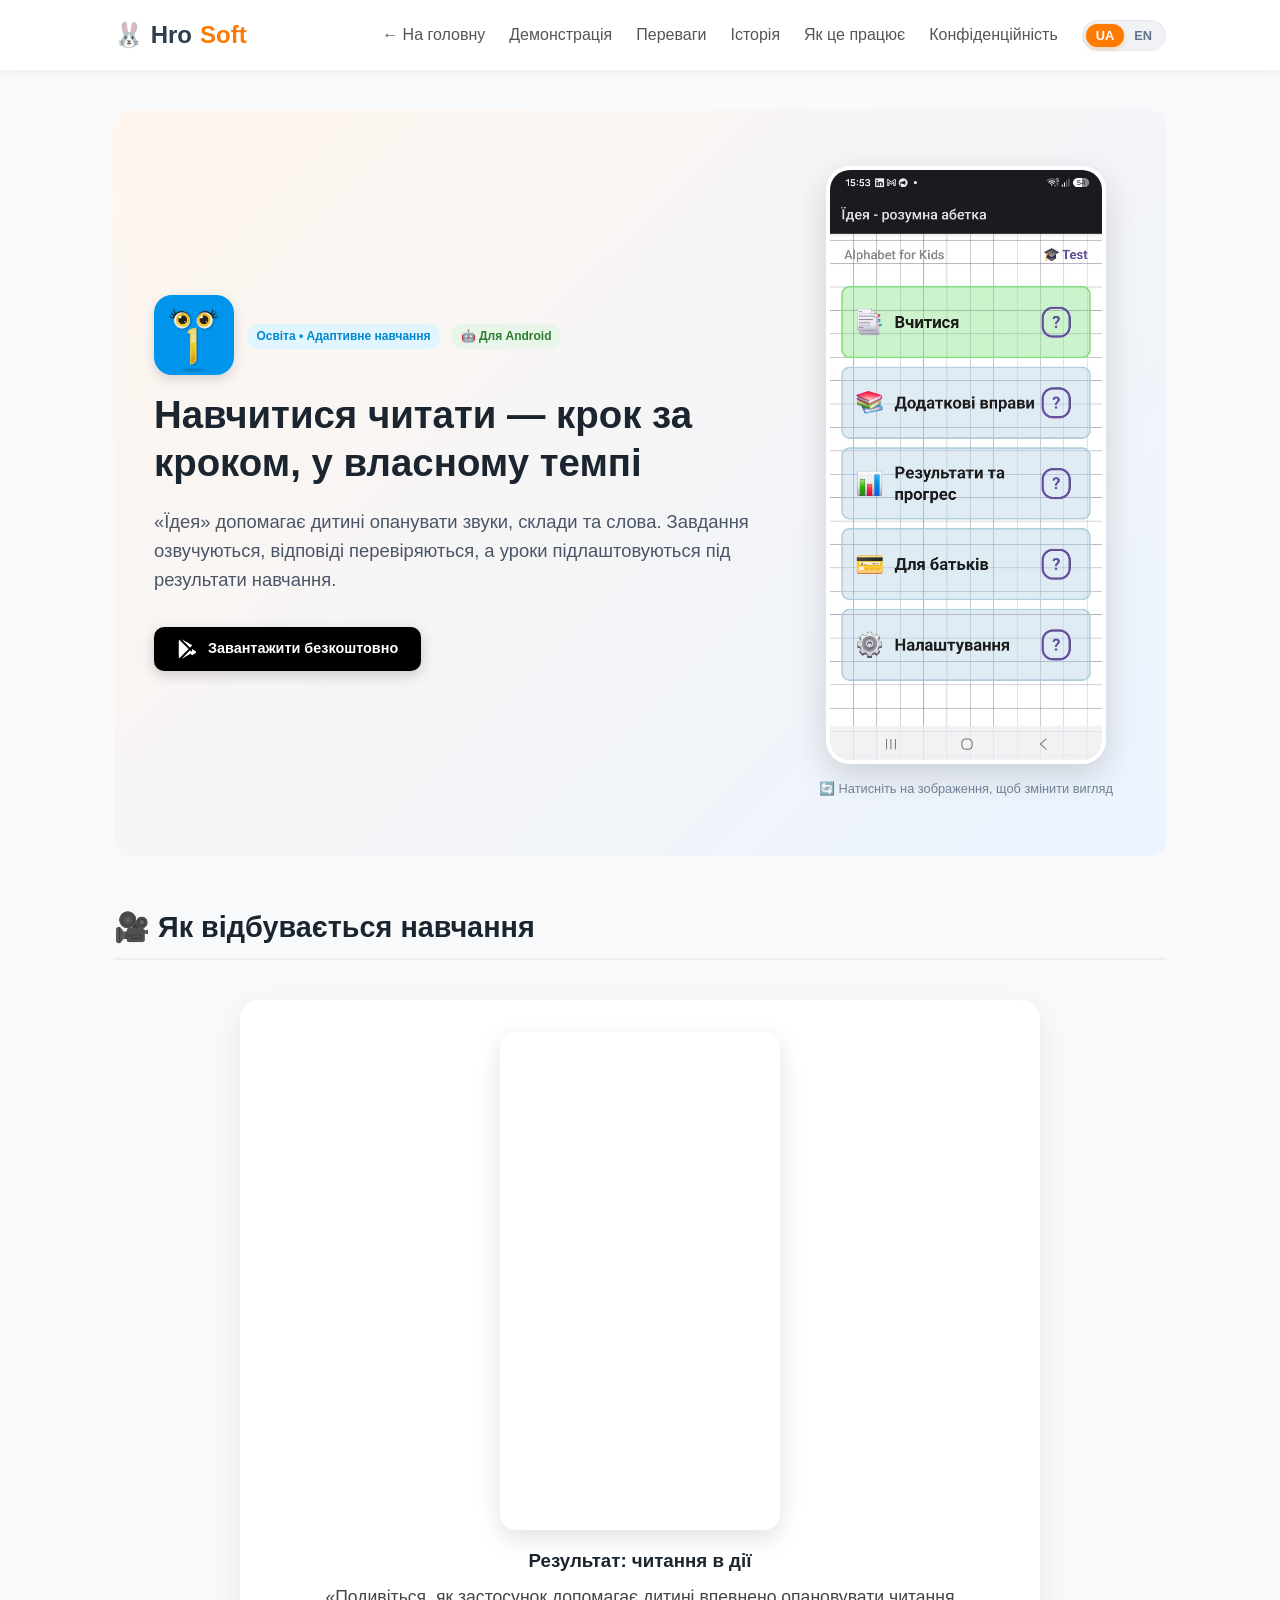
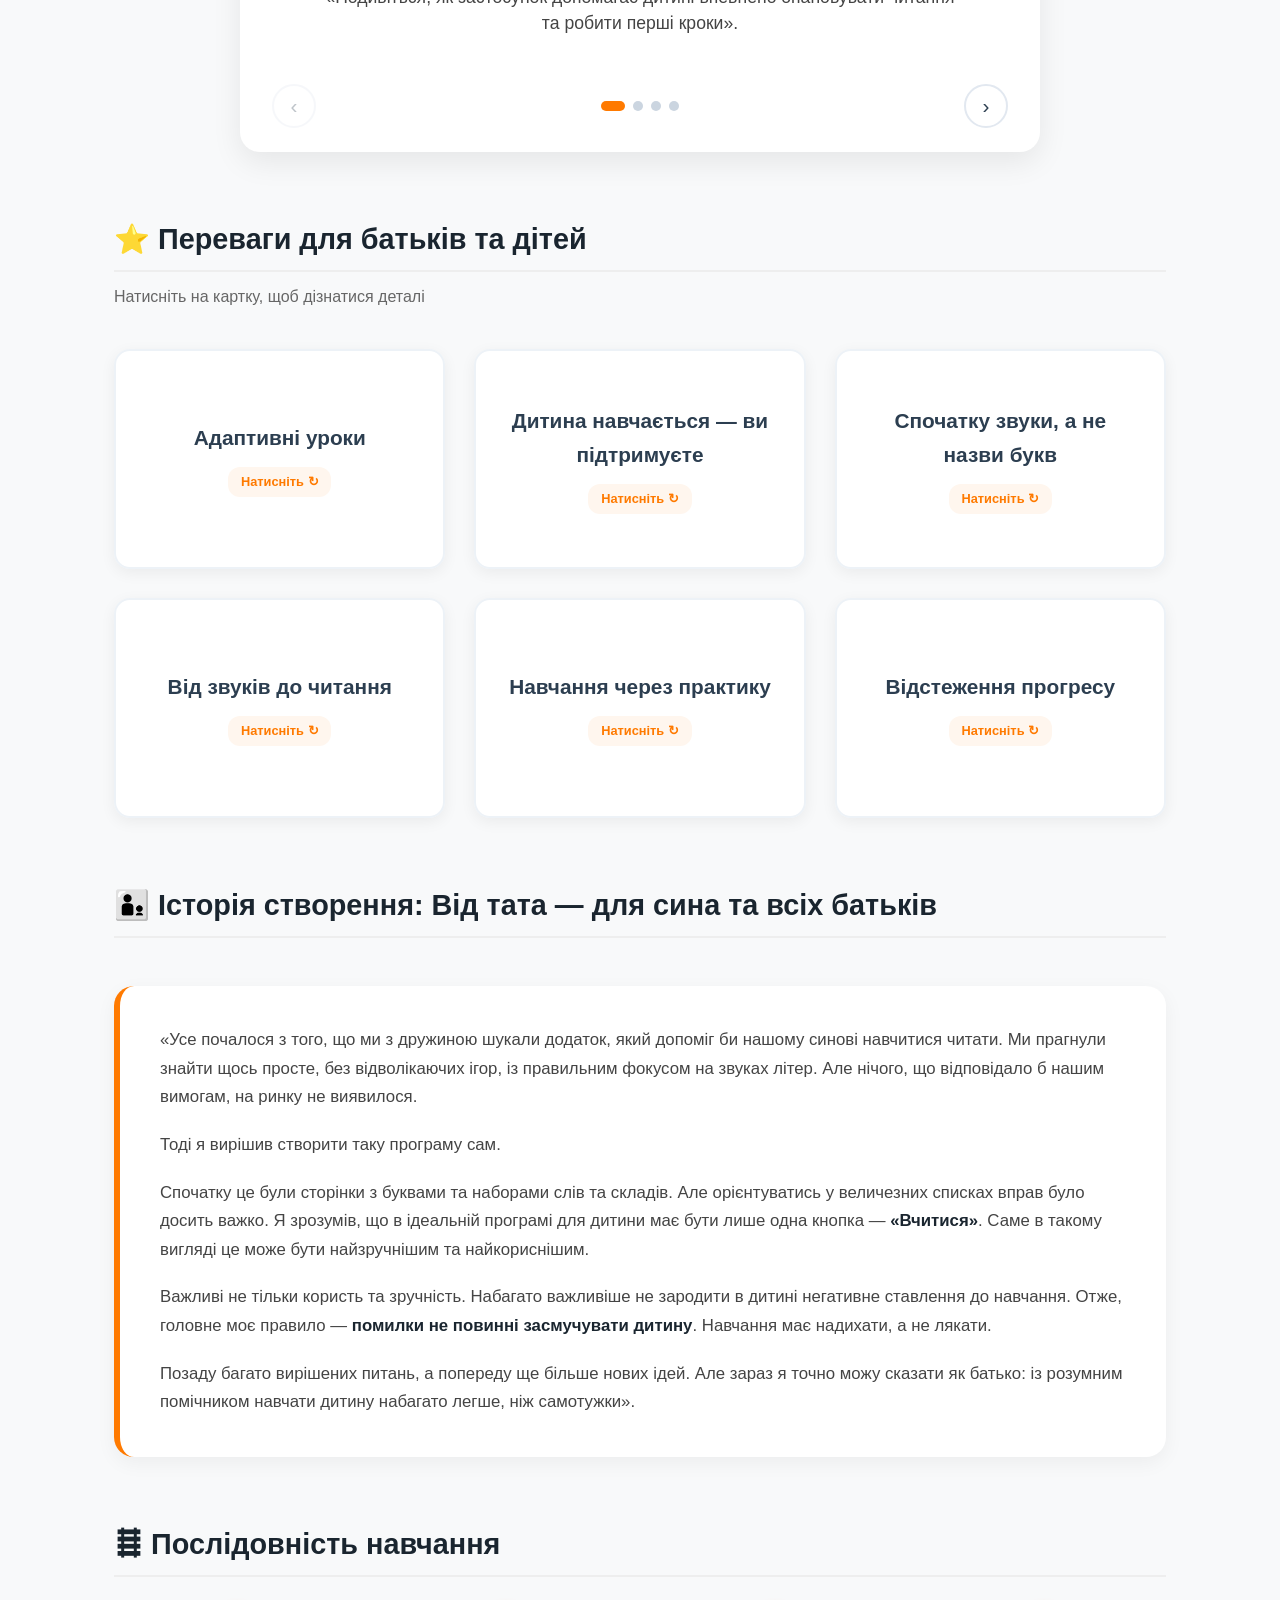
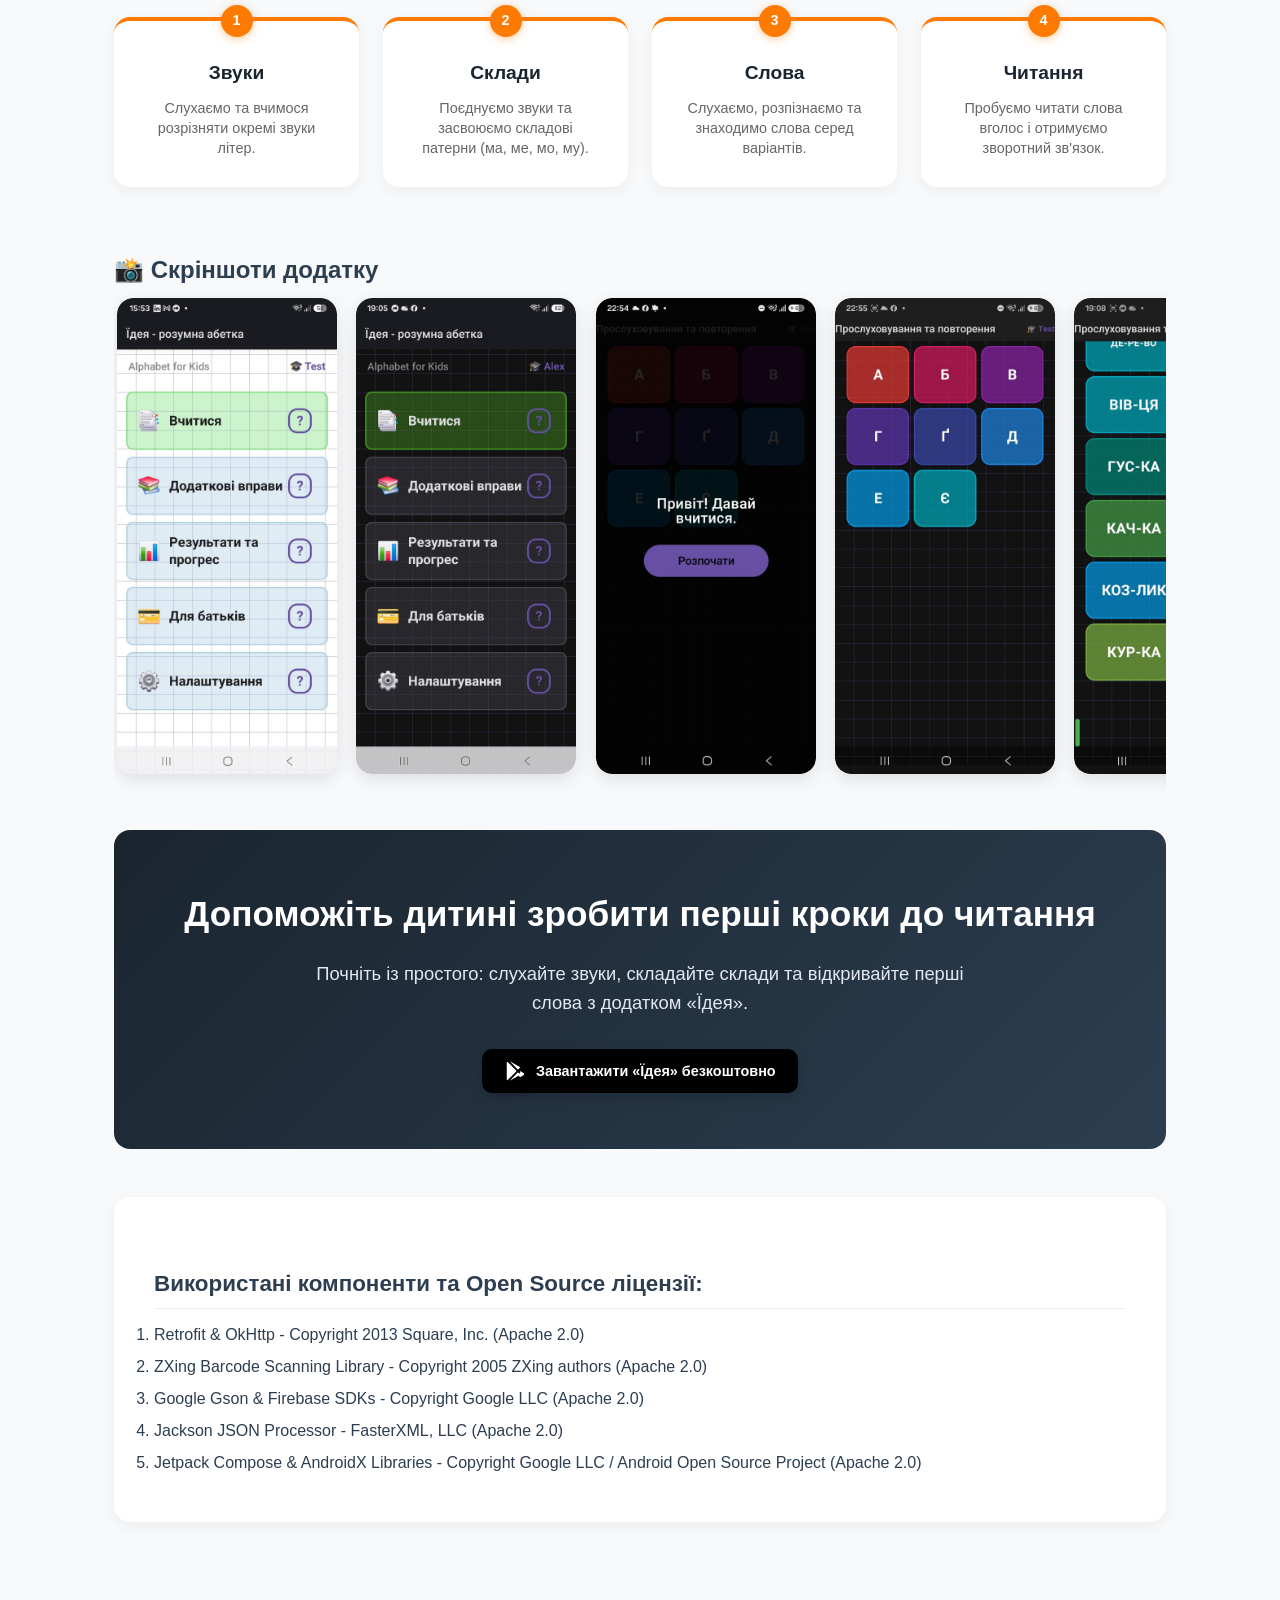
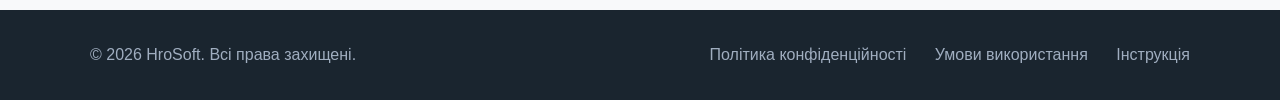
==== apps/alphabet-for-kids.html @ bca2bb3b "upd" ====
<!DOCTYPE html>
<html lang="uk">
<head>
    <meta charset="UTF-8">
    <meta name="viewport" content="width=device-width, initial-scale=1.0">
    <title>Їдея — розумна абетка | Навчитися читати крок за кроком</title>
    <meta name="description" content="Розумний додаток для навчання дітей читанню українською мовою через звуки, склади та слова. Адаптивні уроки та перевірка знань.">
    <link rel="stylesheet" href="../css/style.css">
    <!-- Google Tag Manager / Analytics -->
    <script async src="https://www.googletagmanager.com/gtm.js?id=GTM-NR4KRRZS"></script>
    <script>
      window.dataLayer = window.dataLayer || [];
      function gtag(){dataLayer.push(arguments);}
      gtag('js', new Date());
      gtag('config', 'GTM-NR4KRRZS', { 'allow_google_signals': false });
    </script>
    <script src="../js/lang-switcher.js" defer></script>
    <script src="../js/landing.js" defer></script>
    <script src="../js/analytics.js" defer></script>
</head>
<body>

    <!-- Header Navigation -->
    <header>
        <div class="nav-container">
            <a href="../index.html" class="logo">
                🐰 Hro<span>Soft</span>
            </a>
            <ul class="nav-links">
                <li><a href="../index.html#apps" data-lang="uk">← На головну</a><a href="../index.html#apps" data-lang="en">← Home Page</a></li>
                <li><a href="#demo" data-lang="uk">Демонстрація</a><a href="#demo" data-lang="en">Demo</a></li>
                <li><a href="#benefits" data-lang="uk">Переваги</a><a href="#benefits" data-lang="en">Benefits</a></li>
                <li><a href="#story" data-lang="uk">Історія</a><a href="#story" data-lang="en">Story</a></li>
                <li><a href="#how-it-works" data-lang="uk">Як це працює</a><a href="#how-it-works" data-lang="en">How it Works</a></li>
                <li><a href="../privacy/alphabet-for-kids.html" data-lang="uk">Конфіденційність</a><a href="../privacy/alphabet-for-kids.html" data-lang="en">Privacy</a></li>
                <li>
                    <div class="lang-switcher">
                        <button class="lang-btn lang-btn-uk active">UA</button>
                        <button class="lang-btn lang-btn-en">EN</button>
                    </div>
                </li>
            </ul>
        </div>
    </header>

    <!-- Main Content Container -->
    <main class="container">

        <!-- ==========================================
             БЛОК 1. ПЕРШИЙ ЕКРАН (HERO)
             ========================================== -->
        <section class="hero" style="text-align: left; padding: 3.5rem 2.5rem; background: linear-gradient(135deg, #FFF6EE 0%, #EBF4FF 100%);">
            <div style="display: flex; align-items: center; justify-content: space-between; flex-wrap: wrap; gap: 2rem;">
                <div style="flex: 1; min-width: 300px;">
                    <div style="display: flex; align-items: center; gap: 0.8rem; margin-bottom: 1rem;">
                        <img src="../img/alphabet-for-kids_app-icon.png" alt="Їдея - розумна абетка" class="app-icon-img-large">
                        <div>
                            <span class="app-badge" data-lang="uk">Освіта • Адаптивне навчання</span>
                            <span class="app-badge" data-lang="en">Education • Adaptive Phonics</span>
                            <span class="app-badge" style="background: #e8f5e9; color: #2e7d32; margin-left: 0.4rem;" data-lang="uk">🤖 Для Android</span>
                            <span class="app-badge" style="background: #e8f5e9; color: #2e7d32; margin-left: 0.4rem;" data-lang="en">🤖 For Android</span>
                        </div>
                    </div>

                    <div data-lang="uk">
                        <h1 style="font-size: 2.4rem; color: #1a252f; line-height: 1.25; margin-bottom: 1.2rem;">
                            Навчитися читати — крок за кроком, у власному темпі
                        </h1>
                        <p style="font-size: 1.15rem; color: #4a5568; line-height: 1.6; margin-bottom: 2rem;">
                            «Їдея» допомагає дитині опанувати звуки, склади та слова. Завдання озвучуються, відповіді перевіряються, а уроки підлаштовуються під результати навчання.
                        </p>
                    </div>

                    <div data-lang="en">
                        <h1 style="font-size: 2.4rem; color: #1a252f; line-height: 1.25; margin-bottom: 1.2rem;">
                            Learn to Read — Step by Step, at Your Own Pace
                        </h1>
                        <p style="font-size: 1.15rem; color: #4a5568; line-height: 1.6; margin-bottom: 2rem;">
                            "Idea" helps children master sounds, syllables, and words. Instructions are narrated, answers verified, and lessons personalized automatically.
                        </p>
                    </div>

                    <div style="display: flex; gap: 1rem; align-items: center; flex-wrap: wrap;">
                        <a href="https://play.google.com/store/apps/details?id=com.khrololll.alphabetforkids" target="_blank" class="btn btn-playstore" data-lang="uk" onclick="HroSoftAnalytics.trackGooglePlayClick('hero')">
                            <svg viewBox="0 0 24 24" fill="currentColor"><path d="M3.609 1.814L13.792 12 3.61 22.186A2.373 2.373 0 0 1 3 20.573V3.427c0-.623.235-1.205.609-1.613zm11.6 11.601l2.571 2.571-11.442 6.55 8.871-9.121zm0-2.83l-8.87-9.122 11.441 6.551-2.571 2.571zm2.348 1.415l3.585 2.053a1.498 1.498 0 0 1 0 2.594l-3.585 2.053-2.348-2.348 2.348-2.352z"/></svg>
                            Завантажити безкоштовно
                        </a>
                        <a href="https://play.google.com/store/apps/details?id=com.khrololll.alphabetforkids" target="_blank" class="btn btn-playstore" data-lang="en" onclick="HroSoftAnalytics.trackGooglePlayClick('hero')">
                            <svg viewBox="0 0 24 24" fill="currentColor"><path d="M3.609 1.814L13.792 12 3.61 22.186A2.373 2.373 0 0 1 3 20.573V3.427c0-.623.235-1.205.609-1.613zm11.6 11.601l2.571 2.571-11.442 6.55 8.871-9.121zm0-2.83l-8.87-9.122 11.441 6.551-2.571 2.571zm2.348 1.415l3.585 2.053a1.498 1.498 0 0 1 0 2.594l-3.585 2.053-2.348-2.348 2.348-2.352z"/></svg>
                            Download for Free
                        </a>
                    </div>
                </div>

                <div style="flex: 0 0 320px; max-width: 100%; text-align: center;">
                    <img id="hero-preview-img"
                         src="../img/alphabet-for-kids_app-scr-l-01.jpg"
                         data-alt-src="../img/alphabet-for-kids_app-scr-01.jpg"
                         alt="Інтерфейс Їдея"
                         title="Click to toggle view / Натисніть для зміни вигляду"
                         style="width: 100%; max-width: 280px; border-radius: 24px; box-shadow: 0 12px 35px rgba(0,0,0,0.15); border: 4px solid #fff; cursor: pointer; transition: transform 0.2s ease;">
                    <div style="font-size: 0.8rem; color: #718096; margin-top: 0.5rem;" data-lang="uk">🔄 Натисніть на зображення, щоб змінити вигляд</div>
                    <div style="font-size: 0.8rem; color: #718096; margin-top: 0.5rem;" data-lang="en">🔄 Click image to toggle view</div>
                </div>
            </div>
        </section>


        <!-- ==========================================
             БЛОК 2. КАРУСЕЛЬ ВІДЕОДЕМОНСТРАЦІЙ
             ========================================== -->
        <section id="demo" style="margin-bottom: 4rem;">
            <h2 class="section-title" data-lang="uk">🎥 Як відбувається навчання</h2>
            <h2 class="section-title" data-lang="en">🎥 See Learning in Action</h2>

            <div class="carousel-container">
                <div class="carousel-track">
                    
                    <!-- Slide 1: YouTube Demo (Positive Result First) -->
                    <div class="carousel-slide">
                        <div style="position: relative; width: 100%; max-width: 280px; margin: 0 auto; aspect-ratio: 9/16; border-radius: 16px; overflow: hidden; box-shadow: 0 8px 24px rgba(0,0,0,0.12);">
                            <iframe src="https://www.youtube.com/embed/WkoJy_MxVmI"
                                    title="Результат навчання в дії"
                                    style="position: absolute; top: 0; left: 0; width: 100%; height: 100%; border: 0;"
                                    allow="accelerometer; autoplay; clipboard-write; encrypted-media; gyroscope; picture-in-picture; web-share"
                                    allowfullscreen>
                            </iframe>
                            <!-- <iframe width="560" height="315" src="https://www.youtube.com/embed/WkoJy_MxVmI?si=gVnoePYYge-bWXVt" title="YouTube video player" frameborder="0" allow="accelerometer; autoplay; clipboard-write; encrypted-media; gyroscope; picture-in-picture; web-share" referrerpolicy="strict-origin-when-cross-origin" allowfullscreen>
                            </iframe> -->
                        </div>
                        <h3 data-lang="uk" style="margin-top: 1rem; margin-bottom: 0.5rem; color: #1a252f;">Результат: читання в дії</h3>
                        <h3 data-lang="en" style="margin-top: 1rem; margin-bottom: 0.5rem; color: #1a252f;">Result: Reading in Action</h3>
                        <p class="slide-caption" data-lang="uk">«Подивіться, як застосунок допомагає дитині впевнено опановувати читання та робити перші кроки».</p>
                        <p class="slide-caption" data-lang="en">"See how the app helps children confidently master reading and take their first steps."</p>
                    </div>

                    <!-- Slide 2 -->
                    <div class="carousel-slide">
                        <div class="video-placeholder-wrapper">
                            <img src="../img/alphabet-for-kids_app-scr-02.jpg" alt="Вивчаємо звуки">
                            <div class="play-overlay-button">▶</div>
                        </div>
                        <h3 data-lang="uk" style="margin-bottom: 0.5rem; color: #1a252f;">Відео 1. Вивчаємо звуки</h3>
                        <h3 data-lang="en" style="margin-bottom: 0.5rem; color: #1a252f;">Video 1. Learning Sounds</h3>
                        <p class="slide-caption" data-lang="uk">«Починаємо зі звуків, а не назв букв. Так дитині легше навчитися поєднувати їх у склади».</p>
                        <p class="slide-caption" data-lang="en">"We start with sounds rather than letter names, making it natural for children to blend sounds into syllables."</p>
                    </div>

                    <!-- Slide 3 -->
                    <div class="carousel-slide">
                        <div class="video-placeholder-wrapper">
                            <img src="../img/alphabet-for-kids_app-scr-03.jpg" alt="Складаємо склади">
                            <div class="play-overlay-button">▶</div>
                        </div>
                        <h3 data-lang="uk" style="margin-bottom: 0.5rem; color: #1a252f;">Відео 2. Складаємо склади</h3>
                        <h3 data-lang="en" style="margin-bottom: 0.5rem; color: #1a252f;">Video 2. Building Syllables</h3>
                        <p class="slide-caption" data-lang="uk">«Від окремих звуків до складів. Слухаємо, розпізнаємо та поступово вчимося читати».</p>
                        <p class="slide-caption" data-lang="en">"From individual sounds to syllables. Listen, recognize, and step by step master reading."</p>
                    </div>

                    <!-- Slide 4 -->
                    <div class="carousel-slide">
                        <div class="video-placeholder-wrapper">
                            <img src="../img/alphabet-for-kids_app-scr-04.jpg" alt="Вчимося розпізнавати слова">
                            <div class="play-overlay-button">▶</div>
                        </div>
                        <h3 data-lang="uk" style="margin-bottom: 0.5rem; color: #1a252f;">Відео 3. Вчимося розпізнавати слова</h3>
                        <h3 data-lang="en" style="margin-bottom: 0.5rem; color: #1a252f;">Video 3. Word Recognition</h3>
                        <p class="slide-caption" data-lang="uk">«Вчимося впізнавати слова на слух і пов'язувати звучання з написанням».</p>
                        <p class="slide-caption" data-lang="en">"Learn to recognize words by ear and link pronunciation directly with writing."</p>
                    </div>

                </div>

                <div class="carousel-controls">
                    <button class="carousel-btn prev" aria-label="Previous Slide">‹</button>
                    <div class="carousel-dots"></div>
                    <button class="carousel-btn next" aria-label="Next Slide">›</button>
                </div>
            </div>
        </section>


        <!-- ==========================================
             БЛОК 3. КАРУСЕЛЬ ПЕРЕВАГ (3D FLIP CARDS)
             ========================================== -->
        <section id="benefits" style="margin-bottom: 4rem;">
            <h2 class="section-title" data-lang="uk">⭐ Переваги для батьків та дітей</h2>
            <h2 class="section-title" data-lang="en">⭐ Key Advantages</h2>
            <p style="color: #666; margin-top: -0.8rem; margin-bottom: 1.5rem;" data-lang="uk">Натисніть на картку, щоб дізнатися деталі</p>
            <p style="color: #666; margin-top: -0.8rem; margin-bottom: 1.5rem;" data-lang="en">Tap any card to flip and reveal details</p>

            <div class="flip-cards-grid">

                <!-- Card 1 -->
                <div class="flip-card" tabindex="0">
                    <div class="flip-card-inner">
                        <div class="flip-card-front">
                            <h3 data-lang="uk">Адаптивні уроки</h3>
                            <h3 data-lang="en">Adaptive Lessons</h3>
                            <span class="flip-hint" data-lang="uk">Натисніть ↻</span>
                            <span class="flip-hint" data-lang="en">Tap to flip ↻</span>
                        </div>
                        <div class="flip-card-back">
                            <p data-lang="uk">«Кожне прослуховування лексем та кожна відповідь учня враховуються під час генерації наступних уроків. Дитина повторює те, що ще потребує уваги, і поступово переходить до нового матеріалу».</p>
                            <p data-lang="en">"Every listened sound and student answer is calculated for generating subsequent lessons. Children repeat challenging items and seamlessly progress."</p>
                        </div>
                    </div>
                </div>

                <!-- Card 2 -->
                <div class="flip-card" tabindex="0">
                    <div class="flip-card-inner">
                        <div class="flip-card-front">
                            <h3 data-lang="uk">Дитина навчається — ви підтримуєте</h3>
                            <h3 data-lang="en">Child Learns — You Support</h3>
                            <span class="flip-hint" data-lang="uk">Натисніть ↻</span>
                            <span class="flip-hint" data-lang="en">Tap to flip ↻</span>
                        </div>
                        <div class="flip-card-back">
                            <p data-lang="uk">«Завдання та підказки озвучуються. Дитина може самостійно виконувати вправи, а ваше головне завдання — мотивувати, заохочувати та допомагати, коли щось незрозуміло».</p>
                            <p data-lang="en">"Tasks and hints are narrated. Children can practice independently, allowing parents to focus on encouragement and positive motivation."</p>
                        </div>
                    </div>
                </div>

                <!-- Card 3 -->
                <div class="flip-card" tabindex="0">
                    <div class="flip-card-inner">
                        <div class="flip-card-front">
                            <h3 data-lang="uk">Спочатку звуки, а не назви букв</h3>
                            <h3 data-lang="en">Sounds First, Not Names</h3>
                            <span class="flip-hint" data-lang="uk">Натисніть ↻</span>
                            <span class="flip-hint" data-lang="en">Tap to flip ↻</span>
                        </div>
                        <div class="flip-card-back">
                            <p data-lang="uk">«Починаємо зі звуків, які вимовляють у словах, а не з назв букв. Це допомагає дитині зрозуміти, як поєднувати звуки у склади та слова».</p>
                            <p data-lang="en">"We begin with spoken letter sounds ([m]) rather than alphabet letter names ('em'). This helps children merge sounds into words effortlessly."</p>
                        </div>
                    </div>
                </div>

                <!-- Card 4 -->
                <div class="flip-card" tabindex="0">
                    <div class="flip-card-inner">
                        <div class="flip-card-front">
                            <h3 data-lang="uk">Від звуків до читання</h3>
                            <h3 data-lang="en">From Phonics to Reading</h3>
                            <span class="flip-hint" data-lang="uk">Натисніть ↻</span>
                            <span class="flip-hint" data-lang="en">Tap to flip ↻</span>
                        </div>
                        <div class="flip-card-back">
                            <p data-lang="uk">«Послідовно опановуємо звуки, склади та слова. Дитина переходить від прослуховування до розпізнавання та самостійного читання».</p>
                            <p data-lang="en">"Step-by-step mastery of sounds, syllables, and vocabulary words. Children progress from listening to independent reading."</p>
                        </div>
                    </div>
                </div>

                <!-- Card 5 -->
                <div class="flip-card" tabindex="0">
                    <div class="flip-card-inner">
                        <div class="flip-card-front">
                            <h3 data-lang="uk">Навчання через практику</h3>
                            <h3 data-lang="en">Practice-Driven Learning</h3>
                            <span class="flip-hint" data-lang="uk">Натисніть ↻</span>
                            <span class="flip-hint" data-lang="en">Tap to flip ↻</span>
                        </div>
                        <div class="flip-card-back">
                            <p data-lang="uk">«Слухай, знаходь, відповідай, читай. Замість пасивного перегляду відео дитина активно взаємодіє з навчальним матеріалом».</p>
                            <p data-lang="en">"Listen, find, answer, read. Instead of passive video watching, children actively interact with educational tiles."</p>
                        </div>
                    </div>
                </div>

                <!-- Card 6 -->
                <div class="flip-card" tabindex="0">
                    <div class="flip-card-inner">
                        <div class="flip-card-front">
                            <h3 data-lang="uk">Відстеження прогресу</h3>
                            <h3 data-lang="en">Progress Tracking</h3>
                            <span class="flip-hint" data-lang="uk">Натисніть ↻</span>
                            <span class="flip-hint" data-lang="en">Tap to flip ↻</span>
                        </div>
                        <div class="flip-card-back">
                            <p data-lang="uk">«Результати виконання завдань та навчальна статистика допомагають бачити, що дитина вже засвоїла, а над чим ще варто попрацювати».</p>
                            <p data-lang="en">"Detailed dashboards help parents see exactly what topics are mastered and which need additional practice."</p>
                        </div>
                    </div>
                </div>

            </div>
        </section>


        <!-- ==========================================
             FOUNDER'S STORY SECTION (ІСТОРІЯ СТВОРЕННЯ)
             ========================================== -->
        <section id="story" style="margin-bottom: 4rem;">
            <h2 class="section-title" data-lang="uk">👨‍👦 Історія створення: Від тата — для сина та всіх батьків</h2>
            <h2 class="section-title" data-lang="en">👨‍👦 Founder's Story: From a Father — for My Son & All Parents</h2>

            <div class="story-box">
                <div data-lang="uk">
                    <p>
                        «Усе почалося з того, що ми з дружиною шукали додаток, який допоміг би нашому синові навчитися читати. Ми прагнули знайти щось просте, без відволікаючих ігор, із правильним фокусом на звуках літер. Але нічого, що відповідало б нашим вимогам, на ринку не виявилося.
                    </p>
                    <p>
                        Тоді я вирішив створити таку програму сам.
                    </p>
                    <p>
                        Спочатку це були сторінки з буквами та наборами слів та складів. Але орієнтуватись у величезних списках вправ було досить важко. Я зрозумів, що в ідеальній програмі для дитини має бути лише одна кнопка — <strong>«Вчитися»</strong>. Саме в такому вигляді це може бути найзручнішим та найкориснішим.
                    </p>
                    <p>
                        Важливі не тільки користь та зручність. Набагато важливіше не зародити в дитині негативне ставлення до навчання. Отже, головне моє правило — <strong>помилки не повинні засмучувати дитину</strong>. Навчання має надихати, а не лякати.
                    </p>
                    <p>
                        Позаду багато вирішених питань, а попереду ще більше нових ідей. Але зараз я точно можу сказати як батько: із розумним помічником навчати дитину набагато легше, ніж самотужки».
                    </p>
                </div>

                <div data-lang="en">
                    <p>
                        "It all started when my wife and I were looking for an app to help our son learn to read. We wanted something simple, without distracting games, with a clear focus on letter sounds. But we couldn't find anything on the market that met our requirements.
                    </p>
                    <p>
                        So I decided to build such an app myself.
                    </p>
                    <p>
                        At first, it was just pages with letters, syllable patterns, and word lists. But navigating huge lists of exercises was overwhelming even for me. I realized that the ideal learning app for a child should have just one main button — <strong>«Learn»</strong>. That is how it becomes truly helpful and effortless.
                    </p>
                    <p>
                        But utility and convenience aren't the only things that matter. It is far more vital to prevent a child from forming a negative attitude toward learning. Thus, my core rule became — <strong>mistakes should never discourage a child</strong>. Learning should inspire, not intimidate.
                    </p>
                    <p>
                        Many challenges have been solved, and many exciting ideas lie ahead. But today, as a father, I can confidently say: teaching a child with a smart assistant is so much easier than doing it all alone."
                    </p>
                </div>
            </div>
        </section>


        <!-- ==========================================
             БЛОК 4. ЯК ВІДБУВАЄТЬСЯ НАВЧАННЯ (4 ЕТАПИ)
             ========================================== -->
        <section id="how-it-works" style="margin-bottom: 4rem;">
            <h2 class="section-title" data-lang="uk">🛤 Послідовність навчання</h2>
            <h2 class="section-title" data-lang="en">🛤 The 4-Step Learning Path</h2>

            <div class="steps-grid">
                
                <!-- Step 1 -->
                <div class="step-card">
                    <div class="step-number">1</div>
                    <h3 data-lang="uk">Звуки</h3>
                    <h3 data-lang="en">Sounds</h3>
                    <p data-lang="uk">Слухаємо та вчимося розрізняти окремі звуки літер.</p>
                    <p data-lang="en">Listen and learn to distinguish individual letter sounds.</p>
                </div>

                <!-- Step 2 -->
                <div class="step-card">
                    <div class="step-number">2</div>
                    <h3 data-lang="uk">Склади</h3>
                    <h3 data-lang="en">Syllables</h3>
                    <p data-lang="uk">Поєднуємо звуки та засвоюємо складові патерни (ма, ме, мо, му).</p>
                    <p data-lang="en">Merge sounds into core syllable patterns (ma, me, mo, mu).</p>
                </div>

                <!-- Step 3 -->
                <div class="step-card">
                    <div class="step-number">3</div>
                    <h3 data-lang="uk">Слова</h3>
                    <h3 data-lang="en">Words</h3>
                    <p data-lang="uk">Слухаємо, розпізнаємо та знаходимо слова серед варіантів.</p>
                    <p data-lang="en">Recognize, listen, and match words on screen.</p>
                </div>

                <!-- Step 4 -->
                <div class="step-card">
                    <div class="step-number">4</div>
                    <h3 data-lang="uk">Читання</h3>
                    <h3 data-lang="en">Reading</h3>
                    <p data-lang="uk">Пробуємо читати слова вголос і отримуємо зворотний зв'язок.</p>
                    <p data-lang="en">Read words aloud with instant microphone evaluation.</p>
                </div>

            </div>
        </section>


        <!-- App Screenshots Gallery Section -->
        <div class="screenshot-gallery-container">
            <h2 data-lang="uk">📸 Скріншоти додатку</h2>
            <h2 data-lang="en">📸 App Screenshots</h2>
            <div class="screenshot-gallery">
                <div class="screenshot-item"><img src="../img/alphabet-for-kids_app-scr-l-01.jpg" alt="Screenshot 1"></div>
				<div class="screenshot-item"><img src="../img/alphabet-for-kids_app-scr-01.jpg" alt="Screenshot 2"></div>
                <div class="screenshot-item"><img src="../img/alphabet-for-kids_app-scr-02.jpg" alt="Screenshot 3"></div>
                <div class="screenshot-item"><img src="../img/alphabet-for-kids_app-scr-03.jpg" alt="Screenshot 4"></div>
                <div class="screenshot-item"><img src="../img/alphabet-for-kids_app-scr-04.jpg" alt="Screenshot 5"></div>
                <div class="screenshot-item"><img src="../img/alphabet-for-kids_app-scr-05.jpg" alt="Screenshot 6"></div>
                <div class="screenshot-item"><img src="../img/alphabet-for-kids_app-scr-06.jpg" alt="Screenshot 7"></div>
                <div class="screenshot-item"><img src="../img/alphabet-for-kids_app-scr-07.jpg" alt="Screenshot 8"></div>
                <div class="screenshot-item"><img src="../img/alphabet-for-kids_app-scr-08.jpg" alt="Screenshot 9"></div>
            </div>
        </div>


        <!-- ==========================================
             БЛОК 8. ФІНАЛЬНИЙ ЗАКЛИК ДО ВСТАНОВЛЕННЯ (CTA)
             ========================================== -->
        <section class="hero" style="background: linear-gradient(135deg, #1a252f 0%, #2c3e50 100%); color: #ffffff; padding: 3.5rem 2rem;">
            <div data-lang="uk">
                <h2 style="font-size: 2.2rem; color: #ffffff; margin-bottom: 1rem;">
                    Допоможіть дитині зробити перші кроки до читання
                </h2>
                <p style="font-size: 1.15rem; color: #e2e8f0; max-width: 650px; margin: 0 auto 2rem auto;">
                    Почніть із простого: слухайте звуки, складайте склади та відкривайте перші слова з додатком «Їдея».
                </p>
            </div>
            <div data-lang="en">
                <h2 style="font-size: 2.2rem; color: #ffffff; margin-bottom: 1rem;">
                    Help Your Child Take the First Steps in Reading
                </h2>
                <p style="font-size: 1.15rem; color: #e2e8f0; max-width: 650px; margin: 0 auto 2rem auto;">
                    Start simple: listen to sounds, build syllables, and unlock vocabulary with "Idea".
                </p>
            </div>

            <div style="display: flex; gap: 1rem; justify-content: center; flex-wrap: wrap;">
                <a href="https://play.google.com/store/apps/details?id=com.khrololll.alphabetforkids" target="_blank" class="btn btn-playstore" data-lang="uk" onclick="HroSoftAnalytics.trackGooglePlayClick('bottom_cta')">
                    <svg viewBox="0 0 24 24" fill="currentColor"><path d="M3.609 1.814L13.792 12 3.61 22.186A2.373 2.373 0 0 1 3 20.573V3.427c0-.623.235-1.205.609-1.613zm11.6 11.601l2.571 2.571-11.442 6.55 8.871-9.121zm0-2.83l-8.87-9.122 11.441 6.551-2.571 2.571zm2.348 1.415l3.585 2.053a1.498 1.498 0 0 1 0 2.594l-3.585 2.053-2.348-2.348 2.348-2.352z"/></svg>
                    Завантажити «Їдея» безкоштовно
                </a>
                <a href="https://play.google.com/store/apps/details?id=com.khrololll.alphabetforkids" target="_blank" class="btn btn-playstore" data-lang="en" onclick="HroSoftAnalytics.trackGooglePlayClick('bottom_cta')">
                    <svg viewBox="0 0 24 24" fill="currentColor"><path d="M3.609 1.814L13.792 12 3.61 22.186A2.373 2.373 0 0 1 3 20.573V3.427c0-.623.235-1.205.609-1.613zm11.6 11.601l2.571 2.571-11.442 6.55 8.871-9.121zm0-2.83l-8.87-9.122 11.441 6.551-2.571 2.571zm2.348 1.415l3.585 2.053a1.498 1.498 0 0 1 0 2.594l-3.585 2.053-2.348-2.348 2.348-2.352z"/></svg>
                    Download "Idea" for Free
                </a>
            </div>
        </section>


        <!-- Open Source Licenses -->
        <div class="doc-content" style="margin-bottom: 3rem;">
            <h2 data-lang="uk">Використані компоненти та Open Source ліцензії:</h2>
            <h2 data-lang="en">Open Source Libraries & Components:</h2>
            <ol>
                <li> Retrofit &amp; OkHttp - Copyright 2013 Square, Inc. (Apache 2.0)</li>
                <li> ZXing Barcode Scanning Library - Copyright 2005 ZXing authors (Apache 2.0)</li>
                <li> Google Gson &amp; Firebase SDKs - Copyright Google LLC (Apache 2.0)</li>
                <li> Jackson JSON Processor - FasterXML, LLC (Apache 2.0)</li>
                <li> Jetpack Compose &amp; AndroidX Libraries - Copyright Google LLC / Android Open Source Project (Apache 2.0)</li>
            </ol>
        </div>

    </main>

    <!-- Footer -->
    <footer>
        <div class="footer-container">
            <div>
                &copy; 2026 HroSoft. <span data-lang="uk">Всі права захищені.</span><span data-lang="en">All rights reserved.</span>
            </div>
            <div class="footer-links">
                <a href="../privacy/alphabet-for-kids.html" data-lang="uk">Політика конфіденційності</a>
                <a href="../privacy/alphabet-for-kids.html" data-lang="en">Privacy Policy</a>
                <a href="../terms/alphabet-for-kids.html" data-lang="uk">Умови використання</a>
                <a href="../terms/alphabet-for-kids.html" data-lang="en">Terms of Use</a>
                <a href="../instruction/alphabet-for-kids.html" data-lang="uk">Інструкція</a>
                <a href="../instruction/alphabet-for-kids.html" data-lang="en">User Guide</a>
            </div>
        </div>
    </footer>

</body>
</html>
---- css/style.css ----
/* Global Reset & Base Styles */
* {
    box-sizing: border-box;
    margin: 0;
    padding: 0;
}

body {
    font-family: -apple-system, BlinkMacSystemFont, "Segoe UI", Roboto, Helvetica, Arial, sans-serif;
    line-height: 1.6;
    color: #2c3e50;
    background-color: #f8f9fa;
    display: flex;
    flex-direction: column;
    min-height: 100vh;
}

a {
    color: #4A90E2;
    text-decoration: none;
    transition: color 0.2s ease-in-out;
}

a:hover {
    color: #2a65a0;
    text-decoration: underline;
}

/* Header & Navigation */
header {
    background: #ffffff;
    box-shadow: 0 2px 10px rgba(0, 0, 0, 0.05);
    position: sticky;
    top: 0;
    z-index: 1000;
}

.nav-container {
    max-width: 1100px;
    margin: 0 auto;
    padding: 1rem 1.5rem;
    display: flex;
    justify-content: space-between;
    align-items: center;
}

.logo {
    font-size: 1.5rem;
    font-weight: 700;
    color: #2c3e50;
    display: flex;
    align-items: center;
    gap: 0.5rem;
}

.logo span {
    color: #FF7A00; /* Vibrant Orange accent */
}

.nav-links {
    display: flex;
    list-style: none;
    gap: 1.5rem;
    align-items: center;
}

.nav-links a {
    font-weight: 500;
    color: #555;
}

.nav-links a:hover {
    color: #FF7A00;
    text-decoration: none;
}

/* Language Switcher Pill Button */
.lang-switcher {
    display: inline-flex;
    background: #f0f2f5;
    border-radius: 20px;
    padding: 3px;
    border: 1px solid #e2e8f0;
}

.lang-btn {
    padding: 4px 10px;
    font-size: 0.8rem;
    font-weight: 700;
    border-radius: 16px;
    color: #64748b;
    cursor: pointer;
    border: none;
    background: transparent;
    transition: all 0.2s ease;
    text-decoration: none !important;
}

.lang-btn.active {
    background: #FF7A00;
    color: #ffffff !important;
    box-shadow: 0 2px 5px rgba(255, 122, 0, 0.3);
}

/* Container */
.container {
    max-width: 1100px;
    margin: 0 auto;
    padding: 2.5rem 1.5rem;
    flex: 1;
}

/* Hero Section */
.hero {
    text-align: center;
    padding: 3rem 1.5rem;
    background: linear-gradient(135deg, #FFF6EE 0%, #EBF4FF 100%);
    border-radius: 16px;
    margin-bottom: 3rem;
}

.hero h1 {
    font-size: 2.5rem;
    color: #1a252f;
    margin-bottom: 1rem;
}

.hero p {
    font-size: 1.2rem;
    color: #555;
    max-width: 700px;
    margin: 0 auto;
}

/* App Cards Grid */
.section-title {
    font-size: 1.8rem;
    margin-bottom: 1.5rem;
    color: #1a252f;
    border-bottom: 2px solid #eee;
    padding-bottom: 0.5rem;
}

.app-grid {
    display: grid;
    grid-template-columns: repeat(auto-fill, minmax(300px, 1fr));
    gap: 2rem;
    margin-bottom: 3rem;
}

.app-card {
    background: #ffffff;
    border-radius: 16px;
    padding: 1.8rem;
    box-shadow: 0 4px 15px rgba(0, 0, 0, 0.05);
    display: flex;
    flex-direction: column;
    transition: transform 0.2s ease, box-shadow 0.2s ease;
}

.app-card:hover {
    transform: translateY(-5px);
    box-shadow: 0 8px 25px rgba(0, 0, 0, 0.1);
}

.app-header {
    display: flex;
    align-items: center;
    gap: 1rem;
    margin-bottom: 1rem;
}

.app-icon, .app-icon-blue {
    width: 64px;
    height: 64px;
    background: #FF7A00;
    color: white;
    font-size: 2rem;
    display: flex;
    align-items: center;
    justify-content: center;
    border-radius: 14px;
    font-weight: bold;
}

.app-icon-blue {
    background: #2596be;
    color: #ffe54b;
}

.app-icon-img {
    width: 64px;
    height: 64px;
    border-radius: 14px;
    object-fit: cover;
    box-shadow: 0 2px 8px rgba(0, 0, 0, 0.12);
}

.app-icon-img-large {
    width: 80px;
    height: 80px;
    border-radius: 18px;
    object-fit: cover;
    box-shadow: 0 4px 12px rgba(0, 0, 0, 0.15);
}

.app-title h3 {
    font-size: 1.3rem;
    color: #2c3e50;
}

.app-badge {
    font-size: 0.75rem;
    background: #e1f5fe;
    color: #0288d1;
    padding: 0.2rem 0.6rem;
    border-radius: 12px;
    font-weight: 600;
    display: inline-block;
}

.app-desc {
    color: #666;
    margin-bottom: 1.5rem;
    flex: 1;
    font-size: 0.95rem;
}

.app-actions {
    display: flex;
    flex-wrap: wrap;
    gap: 0.8rem;
}

.btn {
    display: inline-block;
    padding: 0.6rem 1.2rem;
    border-radius: 8px;
    font-weight: 600;
    font-size: 0.9rem;
    text-align: center;
    cursor: pointer;
    border: none;
    transition: background 0.2s ease;
}

.btn-primary {
    background: #FF7A00;
    color: #fff !important;
}

.btn-primary:hover {
    background: #e06c00;
    text-decoration: none;
}

.btn-secondary {
    background: #f0f2f5;
    color: #444 !important;
}

.btn-secondary:hover {
    background: #e2e5e9;
    text-decoration: none;
}

/* Google Play Store Badge Button */
.btn-playstore {
    background: #000000;
    color: #ffffff !important;
    display: inline-flex;
    align-items: center;
    gap: 0.6rem;
    padding: 0.65rem 1.4rem;
    border-radius: 10px;
    font-weight: 600;
    box-shadow: 0 4px 14px rgba(0,0,0,0.18);
    transition: transform 0.2s ease, background 0.2s ease;
}

.btn-playstore:hover {
    background: #1a1a1a;
    transform: translateY(-2px);
    text-decoration: none;
}

.btn-playstore svg {
    width: 22px;
    height: 22px;
}

/* Screenshot Gallery */
.screenshot-gallery-container {
    margin: 2rem 0;
}

.screenshot-gallery {
    display: flex;
    gap: 1.2rem;
    overflow-x: auto;
    padding: 0.5rem 0.2rem 1.5rem 0.2rem;
    scroll-behavior: smooth;
    -webkit-overflow-scrolling: touch;
}

.screenshot-gallery::-webkit-scrollbar {
    height: 8px;
}

.screenshot-gallery::-webkit-scrollbar-track {
    background: #edf2f7;
    border-radius: 4px;
}

.screenshot-gallery::-webkit-scrollbar-thumb {
    background: #cbd5e0;
    border-radius: 4px;
}

.screenshot-gallery::-webkit-scrollbar-thumb:hover {
    background: #a0aec0;
}

.screenshot-item {
    flex: 0 0 auto;
    width: 220px;
    border-radius: 16px;
    overflow: hidden;
    box-shadow: 0 6px 18px rgba(0, 0, 0, 0.1);
    transition: transform 0.2s ease;
}

.screenshot-item:hover {
    transform: translateY(-4px);
}

.screenshot-item img {
    width: 100%;
    height: auto;
    display: block;
    border-radius: 16px;
}

/* ==========================================
   VIDEO CAROUSEL STYLES
   ========================================== */
.carousel-container {
    position: relative;
    max-width: 800px;
    margin: 2.5rem auto;
    overflow: hidden;
    border-radius: 20px;
    box-shadow: 0 10px 30px rgba(0, 0, 0, 0.08);
    background: #ffffff;
}

.carousel-track {
    display: flex;
    transition: transform 0.4s ease-in-out;
}

.carousel-slide {
    min-width: 100%;
    box-sizing: border-box;
    padding: 2rem;
    text-align: center;
}

.video-placeholder-wrapper {
    position: relative;
    width: 100%;
    max-width: 600px;
    aspect-ratio: 16 / 9;
    margin: 0 auto 1.5rem auto;
    border-radius: 16px;
    overflow: hidden;
    background: #1a252f;
    box-shadow: 0 6px 20px rgba(0, 0, 0, 0.15);
    cursor: pointer;
}

.video-placeholder-wrapper img {
    width: 100%;
    height: 100%;
    object-fit: cover;
    opacity: 0.85;
    transition: opacity 0.3s ease;
}

.video-placeholder-wrapper:hover img {
    opacity: 0.95;
}

.play-overlay-button {
    position: absolute;
    top: 50%;
    left: 50%;
    transform: translate(-50%, -50%);
    width: 68px;
    height: 68px;
    background: rgba(255, 122, 0, 0.9);
    border-radius: 50%;
    display: flex;
    align-items: center;
    justify-content: center;
    color: #ffffff;
    font-size: 2rem;
    box-shadow: 0 4px 15px rgba(255, 122, 0, 0.4);
    transition: transform 0.2s ease, background 0.2s ease;
}

.video-placeholder-wrapper:hover .play-overlay-button {
    transform: translate(-50%, -50%) scale(1.1);
    background: #FF7A00;
}

.slide-caption {
    font-size: 1.1rem;
    color: #444;
    font-weight: 500;
    line-height: 1.5;
    max-width: 650px;
    margin: 0 auto;
}

.carousel-controls {
    display: flex;
    align-items: center;
    justify-content: space-between;
    padding: 1rem 2rem 1.5rem 2rem;
}

.carousel-btn {
    background: #ffffff;
    border: 2px solid #e2e8f0;
    width: 44px;
    height: 44px;
    border-radius: 50%;
    font-size: 1.3rem;
    color: #2c3e50;
    cursor: pointer;
    display: flex;
    align-items: center;
    justify-content: center;
    transition: all 0.2s ease;
}

.carousel-btn:hover:not(:disabled) {
    background: #FF7A00;
    color: #ffffff;
    border-color: #FF7A00;
}

.carousel-btn:disabled {
    opacity: 0.3;
    cursor: not-allowed;
}

.carousel-dots {
    display: flex;
    gap: 0.5rem;
}

.carousel-dot {
    width: 10px;
    height: 10px;
    border-radius: 50%;
    background: #cbd5e0;
    border: none;
    cursor: pointer;
    transition: all 0.3s ease;
}

.carousel-dot.active {
    background: #FF7A00;
    width: 24px;
    border-radius: 12px;
}


/* ==========================================
   HERO 3D FLIP CARD STYLES
   ========================================== */
.hero-flip-card {
    width: 100%;
    max-width: 280px;
    height: 480px;
    perspective: 1000px;
    cursor: pointer;
    margin: 0 auto;
}

.hero-flip-inner {
    position: relative;
    width: 100%;
    height: 100%;
    text-align: center;
    transition: transform 0.6s cubic-bezier(0.4, 0, 0.2, 1);
    transform-style: preserve-3d;
}

.hero-flip-card:hover .hero-flip-inner,
.hero-flip-card.flipped .hero-flip-inner {
    transform: rotateY(180deg);
}

.hero-flip-front,
.hero-flip-back {
    position: absolute;
    width: 100%;
    height: 100%;
    -webkit-backface-visibility: hidden;
    backface-visibility: hidden;
    border-radius: 24px;
    overflow: hidden;
    box-shadow: 0 12px 35px rgba(0,0,0,0.15);
    border: 4px solid #ffffff;
    background: #ffffff;
}

.hero-flip-front img,
.hero-flip-back img {
    width: 100%;
    height: 100%;
    object-fit: cover;
    display: block;
}

.hero-flip-back {
    transform: rotateY(180deg);
}

/* ==========================================
   3D FLIP CARDS STYLES (BENEFITS)
   ========================================== */
.flip-cards-grid {
    display: grid;
    grid-template-columns: repeat(auto-fill, minmax(280px, 1fr));
    gap: 1.8rem;
    margin: 2.5rem 0;
}

.flip-card {
    background-color: transparent;
    width: 100%;
    height: 220px;
    perspective: 1000px;
    cursor: pointer;
}

.flip-card-inner {
    position: relative;
    width: 100%;
    height: 100%;
    text-align: center;
    transition: transform 0.6s cubic-bezier(0.4, 0, 0.2, 1);
    transform-style: preserve-3d;
    border-radius: 16px;
    box-shadow: 0 4px 15px rgba(0, 0, 0, 0.06);
}

.flip-card:hover .flip-card-inner,
.flip-card.flipped .flip-card-inner {
    transform: rotateY(180deg);
}

.flip-card-front,
.flip-card-back {
    position: absolute;
    width: 100%;
    height: 100%;
    -webkit-backface-visibility: hidden;
    backface-visibility: hidden;
    border-radius: 16px;
    padding: 1.8rem;
    display: flex;
    flex-direction: column;
    justify-content: center;
    align-items: center;
    box-sizing: border-box;
}

.flip-card-front {
    background: #ffffff;
    border: 2px solid #edf2f7;
    color: #1a252f;
}

.flip-card-front h3 {
    font-size: 1.3rem;
    color: #2c3e50;
    margin-bottom: 0.8rem;
}

.flip-hint {
    font-size: 0.8rem;
    color: #FF7A00;
    font-weight: 600;
    display: inline-block;
    background: #FFF6EE;
    padding: 0.3rem 0.8rem;
    border-radius: 12px;
}

.flip-card-back {
    background: linear-gradient(135deg, #1a252f 0%, #2c3e50 100%);
    color: #ffffff;
    transform: rotateY(180deg);
}

.flip-card-back p {
    font-size: 0.95rem;
    line-height: 1.5;
    color: #e2e8f0;
}


/* ==========================================
   4-STEP LEARNING FLOW STYLES
   ========================================== */
.steps-grid {
    display: grid;
    grid-template-columns: repeat(auto-fill, minmax(220px, 1fr));
    gap: 1.5rem;
    margin: 2.5rem 0;
}

.step-card {
    background: #ffffff;
    border-radius: 16px;
    padding: 1.8rem;
    text-align: center;
    box-shadow: 0 4px 15px rgba(0, 0, 0, 0.05);
    border-top: 4px solid #FF7A00;
    position: relative;
}

.step-number {
    position: absolute;
    top: -16px;
    left: 50%;
    transform: translateX(-50%);
    width: 32px;
    height: 32px;
    background: #FF7A00;
    color: #ffffff;
    font-weight: 700;
    border-radius: 50%;
    display: flex;
    align-items: center;
    justify-content: center;
    font-size: 0.9rem;
    box-shadow: 0 2px 8px rgba(255, 122, 0, 0.4);
}

.step-card h3 {
    font-size: 1.2rem;
    margin-top: 0.5rem;
    margin-bottom: 0.6rem;
    color: #1a252f;
}

.step-card p {
    font-size: 0.9rem;
    color: #666;
    line-height: 1.4;
}

/* ==========================================
   FOUNDER'S STORY BOX STYLES
   ========================================== */
.story-box {
    background: #ffffff;
    border-radius: 20px;
    padding: 2.5rem;
    box-shadow: 0 6px 20px rgba(0, 0, 0, 0.05);
    border-left: 6px solid #FF7A00;
    margin: 3rem 0;
}

.story-box p {
    font-size: 1.05rem;
    line-height: 1.7;
    color: #444;
    margin-bottom: 1.2rem;
}

.story-box p:last-child {
    margin-bottom: 0;
}

.story-box strong {
    color: #1a252f;
}

/* Placeholder App Card */
.app-card.placeholder {
    border: 2px dashed #ccc;
    background: transparent;
    box-shadow: none;
    justify-content: center;
    align-items: center;
    text-align: center;
    color: #888;
    min-height: 220px;
}

.app-card.placeholder:hover {
    transform: none;
    box-shadow: none;
}

/* Document Page Styles */
.doc-content {
    background: #ffffff;
    padding: 2.5rem;
    border-radius: 16px;
    box-shadow: 0 4px 15px rgba(0, 0, 0, 0.05);
}

.doc-content h1 {
    font-size: 2rem;
    margin-bottom: 1.5rem;
    color: #1a252f;
}

.doc-content h2 {
    font-size: 1.4rem;
    margin-top: 1.8rem;
    margin-bottom: 0.8rem;
    color: #2c3e50;
    border-bottom: 1px solid #eee;
    padding-bottom: 0.4rem;
}

.doc-content p, .doc-content ul {
    margin-bottom: 1rem;
    color: #444;
}

.doc-content ul {
    padding-left: 1.5rem;
}

.doc-content li {
    margin-bottom: 0.4rem;
}

.placeholder-box {
    background: #fff8e1;
    border-left: 4px solid #ffb300;
    padding: 1rem 1.2rem;
    margin: 1.5rem 0;
    border-radius: 0 8px 8px 0;
    font-style: italic;
    color: #5d4037;
}

/* Footer */
footer {
    background: #1a252f;
    color: #a0aec0;
    padding: 2rem 1.5rem;
    margin-top: auto;
}

.footer-container {
    max-width: 1100px;
    margin: 0 auto;
    display: flex;
    flex-wrap: wrap;
    justify-content: space-between;
    align-items: center;
    gap: 1rem;
}

.footer-links a {
    color: #a0aec0;
    margin-left: 1.5rem;
}

.footer-links a:hover {
    color: #ffffff;
}

/* Mobile Responsive */
@media (max-width: 768px) {
    html, body {
        overflow-x: hidden;
        width: 100%;
    }

    .nav-container {
        flex-direction: column;
        gap: 0.8rem;
        padding: 0.8rem 1rem;
        max-width: 100%;
    }

    .nav-links {
        gap: 1rem;
        flex-wrap: wrap;
        justify-content: center;
        font-size: 0.9rem;
    }

    .container {
        padding: 1rem 0.75rem;
        max-width: 100%;
        overflow-x: hidden;
    }

    .hero {
        padding: 1.5rem 0.75rem !important;
        text-align: center !important;
        border-radius: 12px;
        margin-bottom: 2rem;
        max-width: 100%;
    }

    .hero > div[style*="flex"] {
        flex-direction: column !important;
        text-align: center !important;
        align-items: center !important;
        gap: 1rem !important;
    }

    .hero > div[style*="flex"] > div {
        min-width: 0 !important;
        width: 100% !important;
        max-width: 100% !important;
    }

    .hero h1 {
        font-size: 1.5rem !important;
    }

    .hero p {
        font-size: 0.95rem !important;
    }

    .section-title {
        font-size: 1.35rem;
    }

    .app-grid {
        grid-template-columns: 1fr;
        gap: 1rem;
    }

    .app-card {
        padding: 1.2rem;
    }

    .flip-cards-grid {
        grid-template-columns: 1fr;
        gap: 1rem;
    }

    .flip-card {
        height: 150px; /* Make compact so short text doesn't look lost */
        width: 100%;
    }

    .flip-card-front, .flip-card-back {
        padding: 1rem 1.2rem;
    }

    .flip-card-front h3 {
        font-size: 1.15rem;
    }

    .flip-card-back p {
        font-size: 0.9rem;
    }

    .steps-grid {
        grid-template-columns: 1fr;
        gap: 1.2rem;
    }

    .step-card {
        padding: 1.2rem 1rem;
    }

    .story-box {
        padding: 1.2rem 1rem;
        margin: 1.5rem 0;
    }

    .story-box p {
        font-size: 0.95rem;
    }

    .doc-content {
        padding: 1.2rem;
    }

    .carousel-container {
        max-width: 100%;
        border-radius: 14px;
    }

    .carousel-slide {
        padding: 0.8rem;
    }

    .carousel-controls {
        padding: 0.6rem 0.8rem 1rem 0.8rem;
    }

    .footer-container {
        flex-direction: column;
        text-align: center;
    }

    .footer-links {
        display: flex;
        flex-wrap: wrap;
        justify-content: center;
        gap: 0.8rem;
    }

    .footer-links a {
        margin-left: 0;
        margin: 0 0.4rem;
    }
}

@media (max-width: 480px) {
    .hero h1 {
        font-size: 1.35rem !important;
    }

    .flip-card {
        height: 130px;
    }

    .flip-card-front h3 {
        font-size: 1.05rem;
    }
}
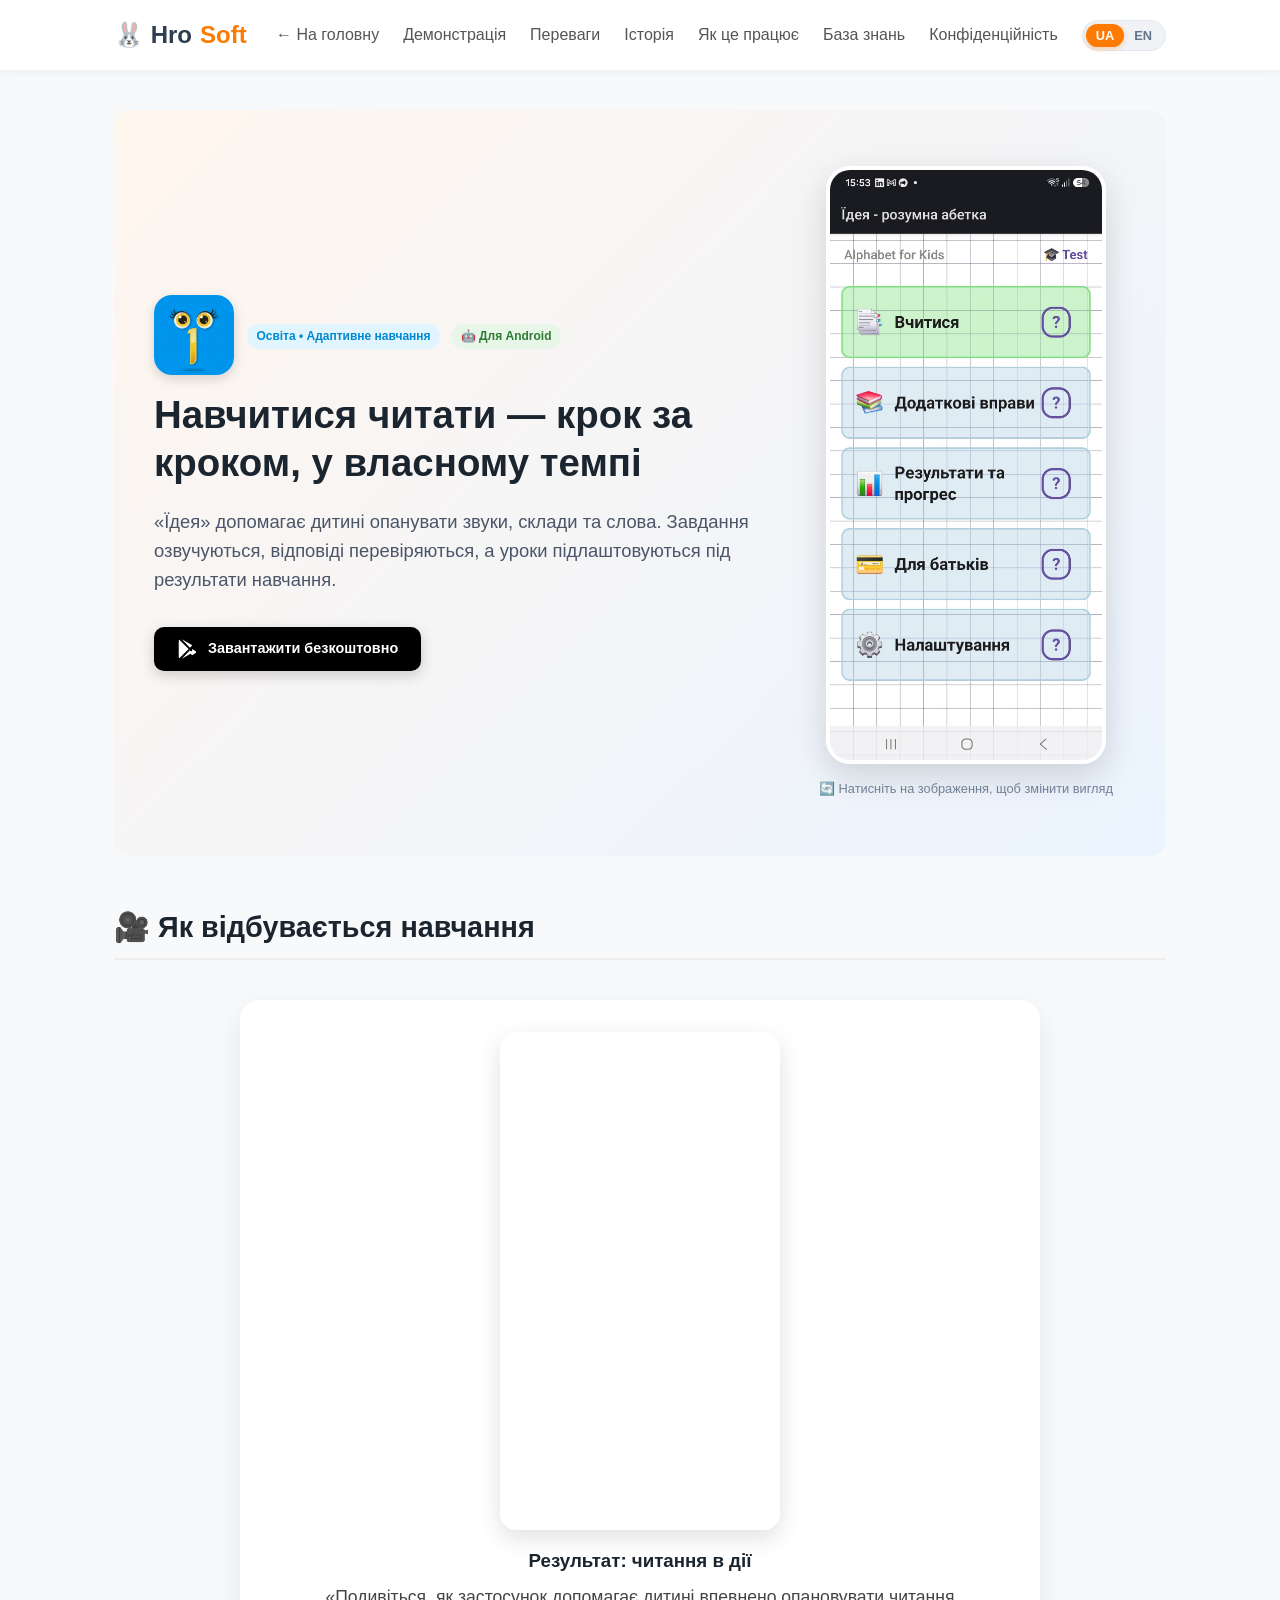
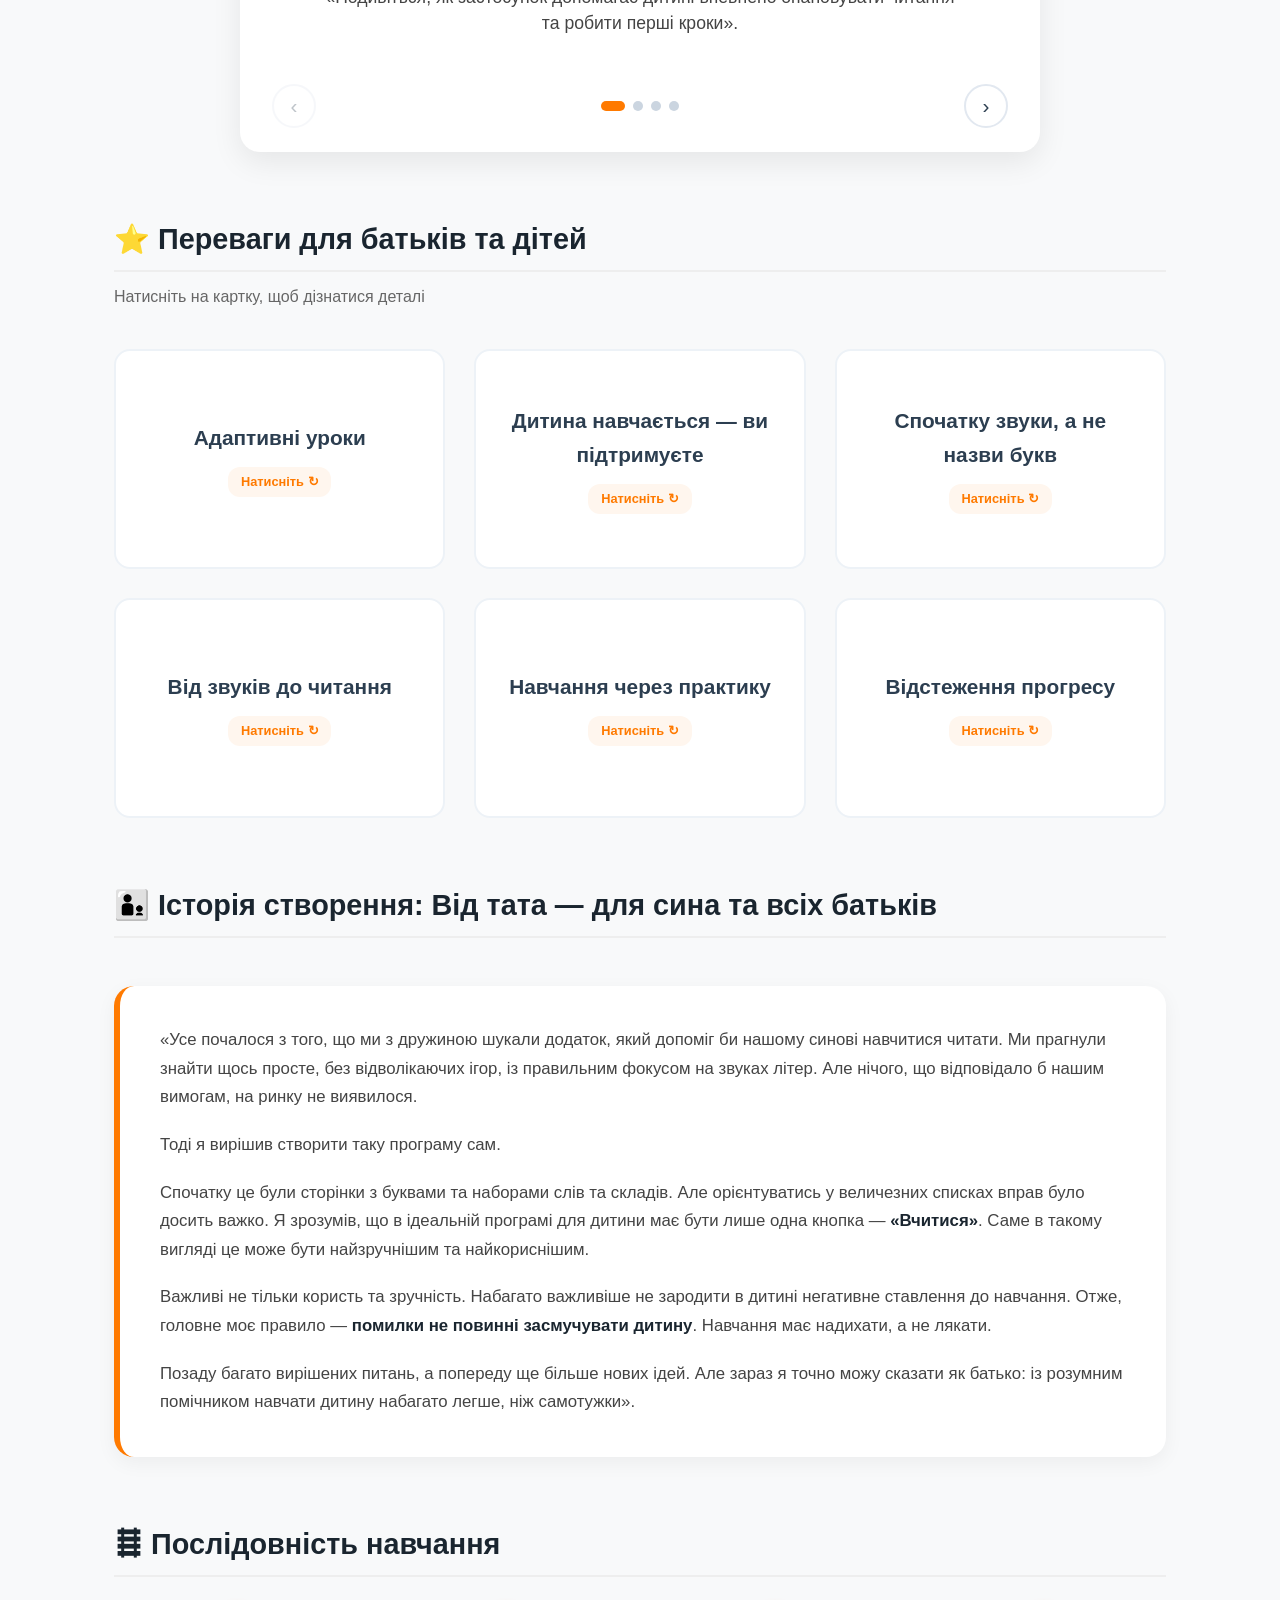
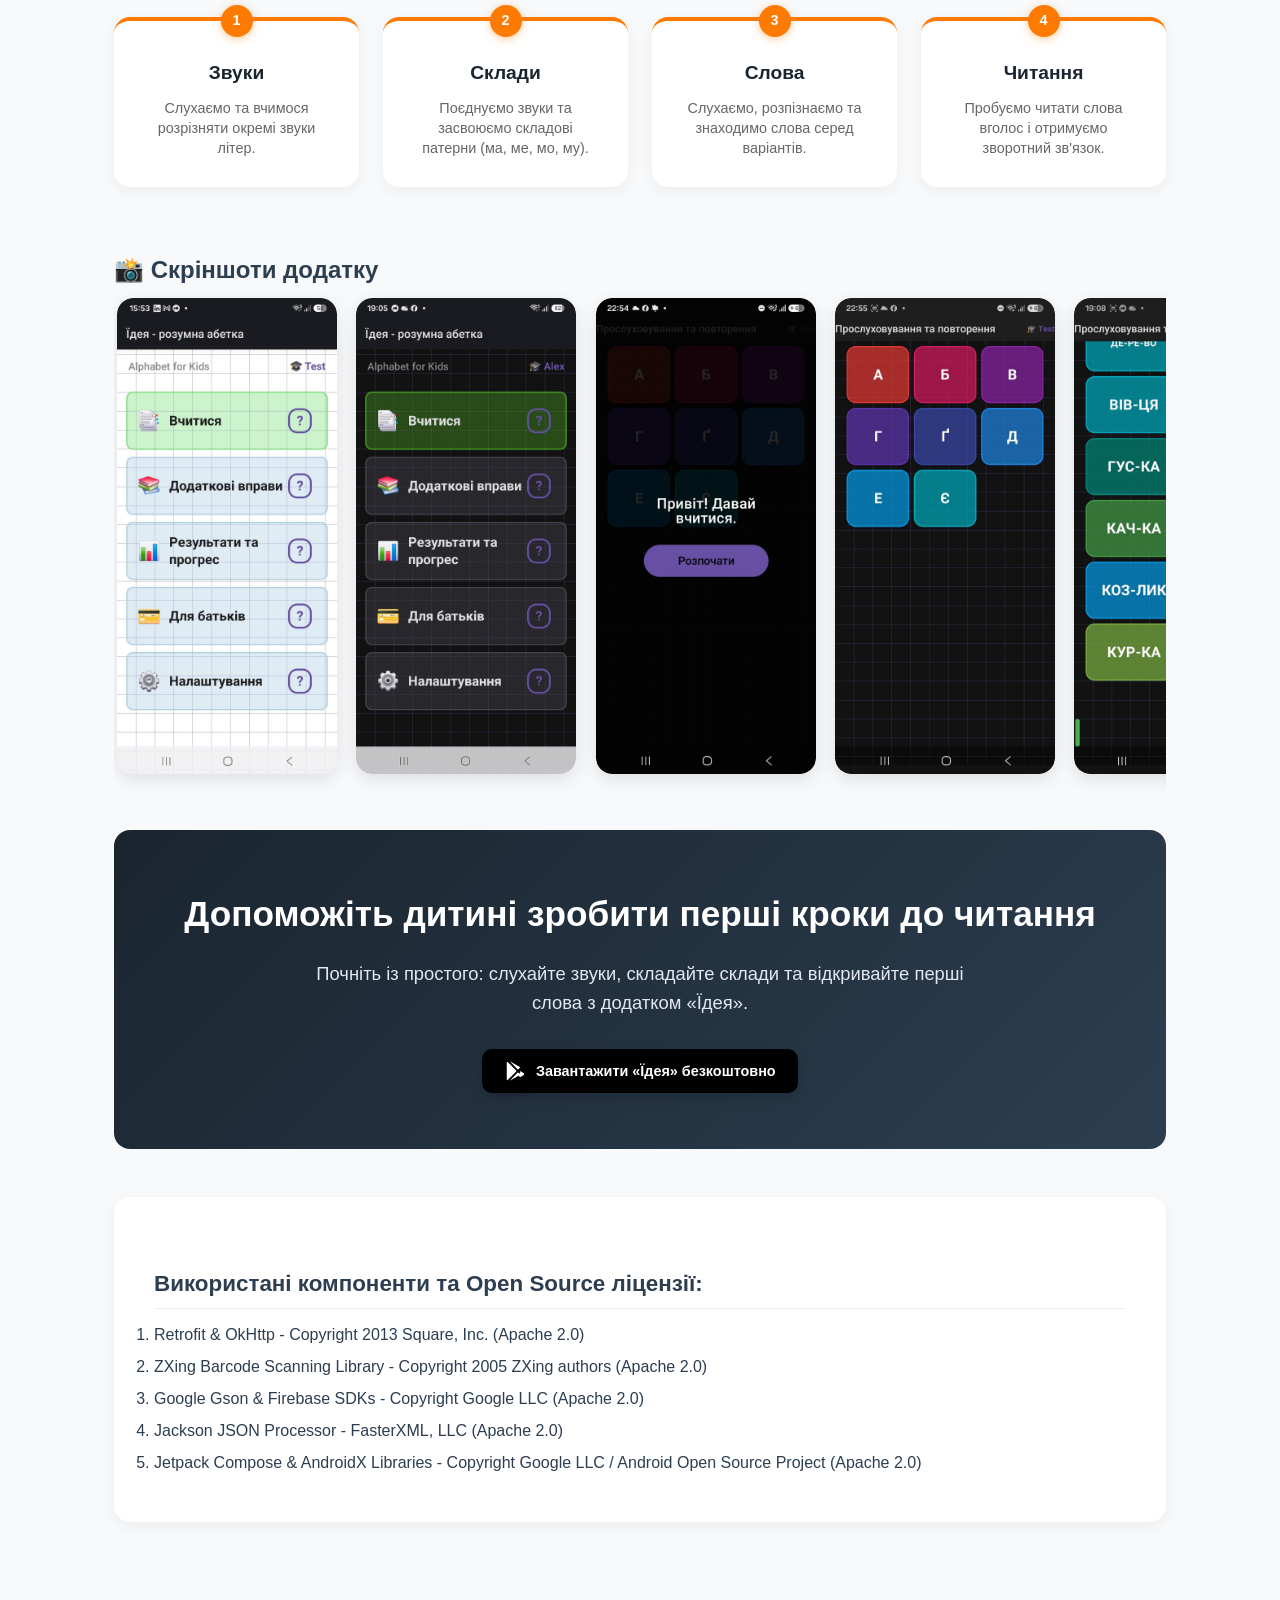
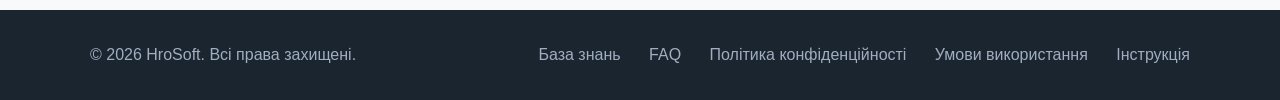
==== commit d5b6abb1: "adding some content" ====
--- a/apps/alphabet-for-kids.html
+++ b/apps/alphabet-for-kids.html
@@ -17,6 +17,30 @@
     <script src="../js/lang-switcher.js" defer></script>
     <script src="../js/landing.js" defer></script>
     <script src="../js/analytics.js" defer></script>
+
+    <!-- Schema.org SoftwareApplication Structured Data for App & LLM Indexing -->
+    <script type="application/ld+json">
+    {
+      "@context": "https://schema.org",
+      "@type": "SoftwareApplication",
+      "name": "Їдея — розумна абетка",
+      "alternateName": "Idea - Smart Alphabet for Kids",
+      "operatingSystem": "ANDROID",
+      "applicationCategory": "EducationalApplication",
+      "contentRating": "Everyone",
+      "offers": {
+        "@type": "Offer",
+        "price": "0",
+        "priceCurrency": "UAH"
+      },
+      "author": {
+        "@type": "Organization",
+        "name": "HroSoft",
+        "url": "https://hrosoft.com.ua"
+      },
+      "downloadUrl": "https://play.google.com/store/apps/details?id=com.khrololll.alphabetforkids"
+    }
+    </script>
 </head>
 <body>
 
@@ -32,6 +56,7 @@
                 <li><a href="#benefits" data-lang="uk">Переваги</a><a href="#benefits" data-lang="en">Benefits</a></li>
                 <li><a href="#story" data-lang="uk">Історія</a><a href="#story" data-lang="en">Story</a></li>
                 <li><a href="#how-it-works" data-lang="uk">Як це працює</a><a href="#how-it-works" data-lang="en">How it Works</a></li>
+                <li><a href="../content/alphabet-for-kids/index.html" data-lang="uk">База знань</a><a href="../content/alphabet-for-kids/index.html" data-lang="en">Knowledge Hub</a></li>
                 <li><a href="../privacy/alphabet-for-kids.html" data-lang="uk">Конфіденційність</a><a href="../privacy/alphabet-for-kids.html" data-lang="en">Privacy</a></li>
                 <li>
                     <div class="lang-switcher">
@@ -462,6 +487,10 @@
                 &copy; 2026 HroSoft. <span data-lang="uk">Всі права захищені.</span><span data-lang="en">All rights reserved.</span>
             </div>
             <div class="footer-links">
+                <a href="../content/alphabet-for-kids/index.html" data-lang="uk">База знань</a>
+                <a href="../content/alphabet-for-kids/index.html" data-lang="en">Knowledge Hub</a>
+                <a href="../content/alphabet-for-kids/faq.html" data-lang="uk">FAQ</a>
+                <a href="../content/alphabet-for-kids/faq.html" data-lang="en">FAQ</a>
                 <a href="../privacy/alphabet-for-kids.html" data-lang="uk">Політика конфіденційності</a>
                 <a href="../privacy/alphabet-for-kids.html" data-lang="en">Privacy Policy</a>
                 <a href="../terms/alphabet-for-kids.html" data-lang="uk">Умови використання</a>
--- a/css/style.css
+++ b/css/style.css
@@ -559,7 +559,12 @@
     box-shadow: 0 4px 15px rgba(0, 0, 0, 0.06);
 }
 
-.flip-card:hover .flip-card-inner,
+@media (hover: hover) {
+    .flip-card:hover .flip-card-inner {
+        transform: rotateY(180deg);
+    }
+}
+
 .flip-card.flipped .flip-card-inner {
     transform: rotateY(180deg);
 }
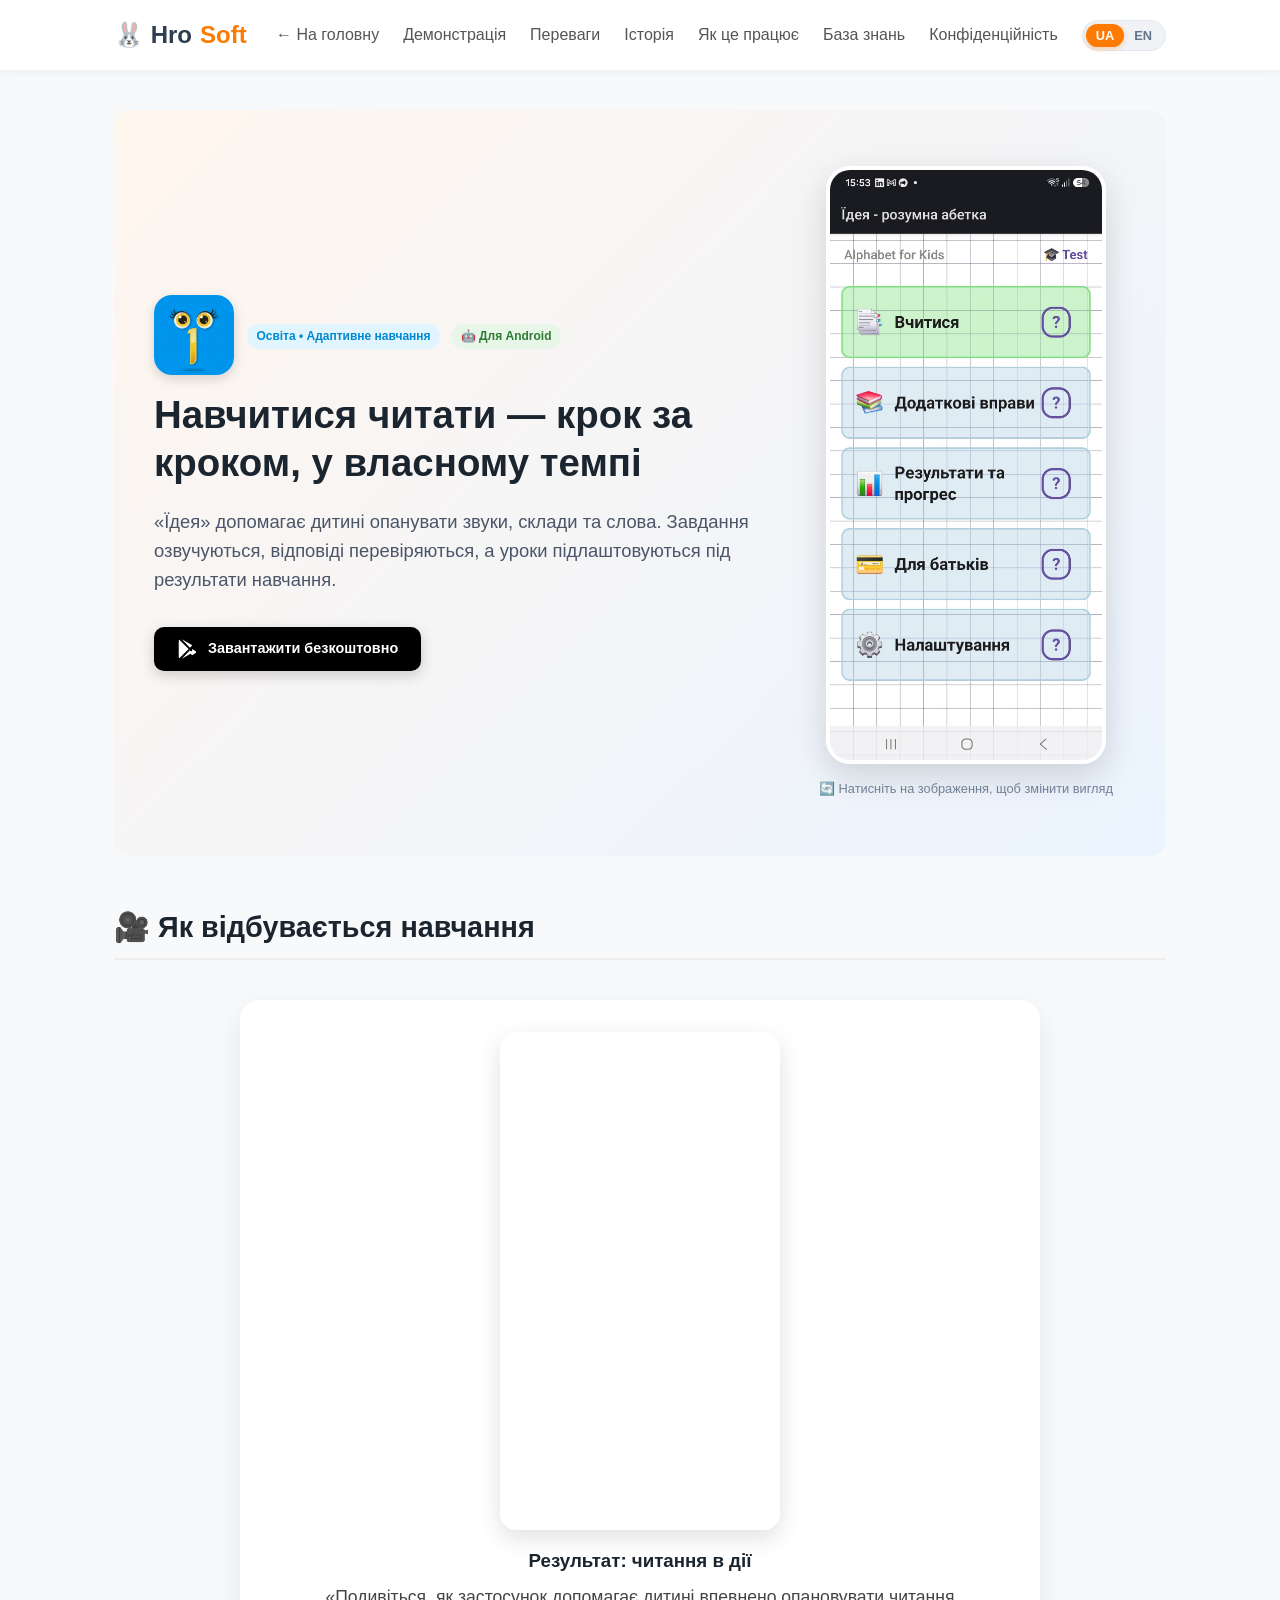
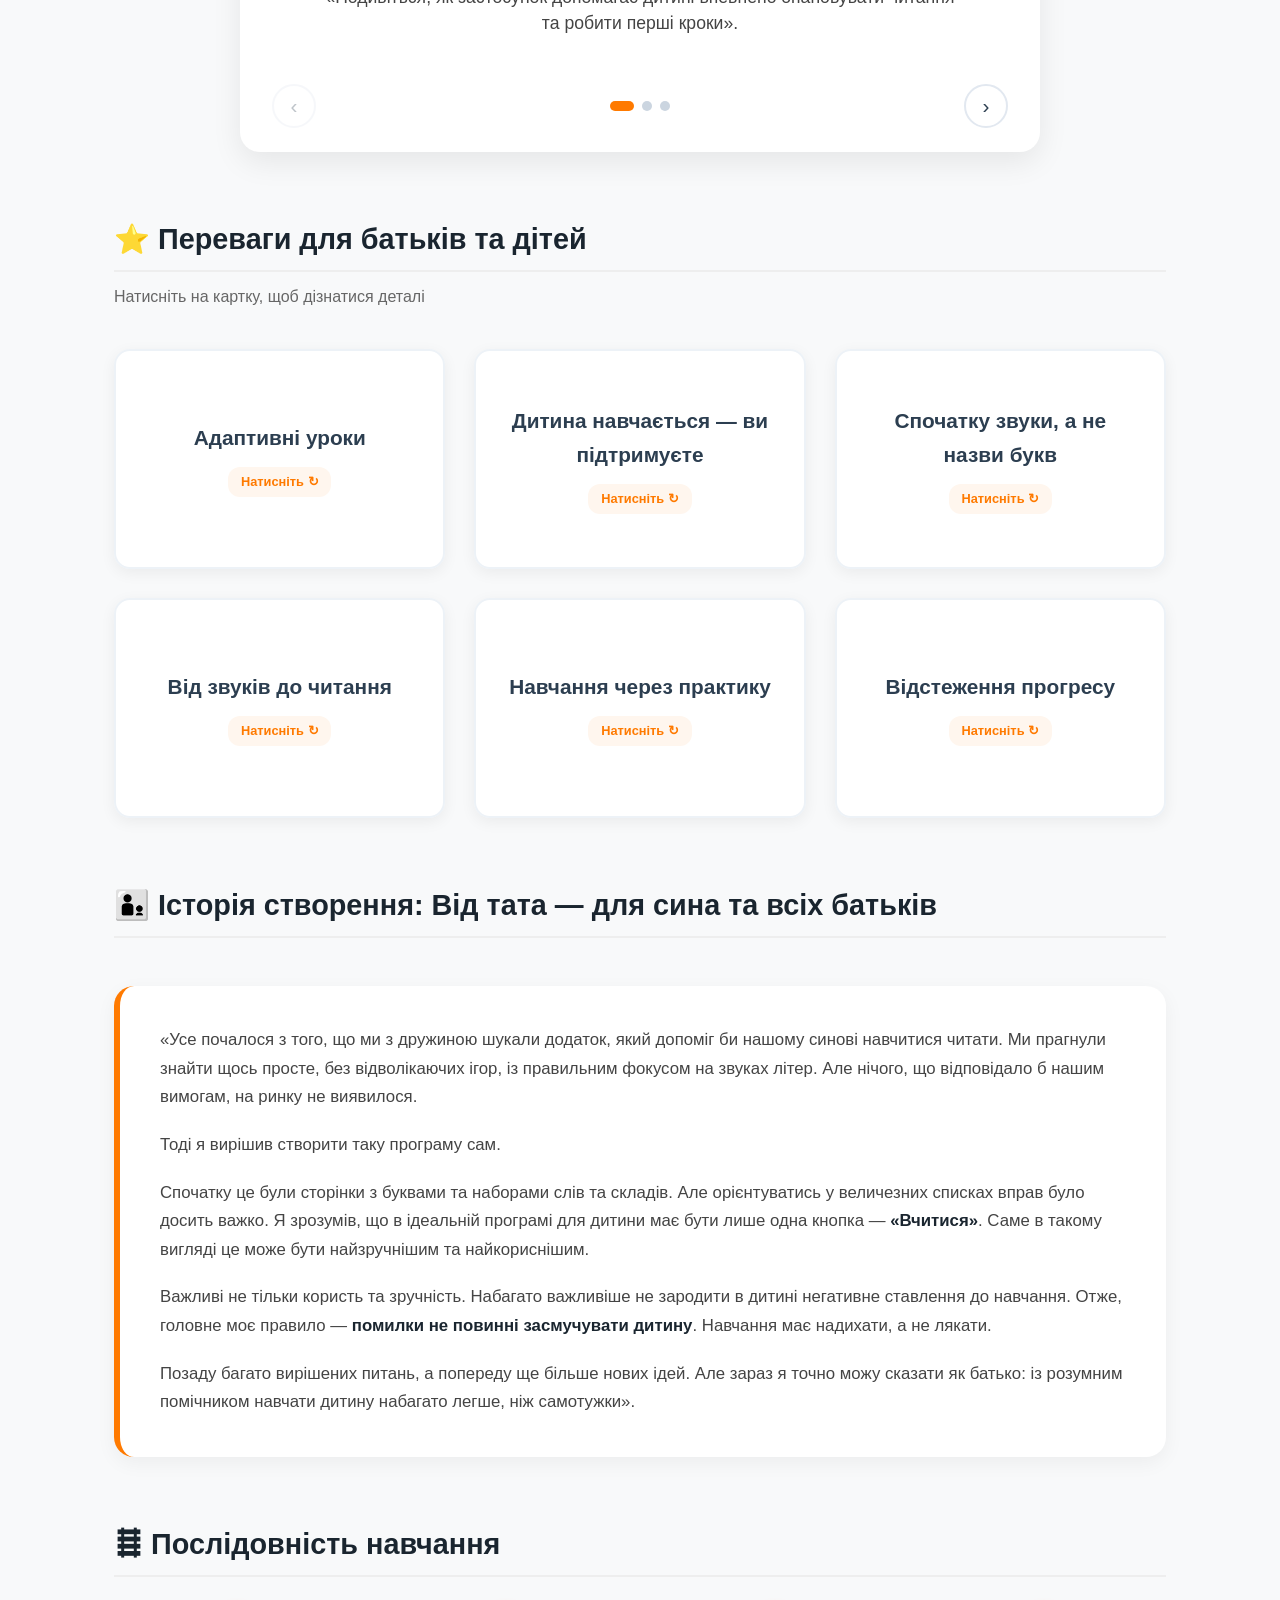
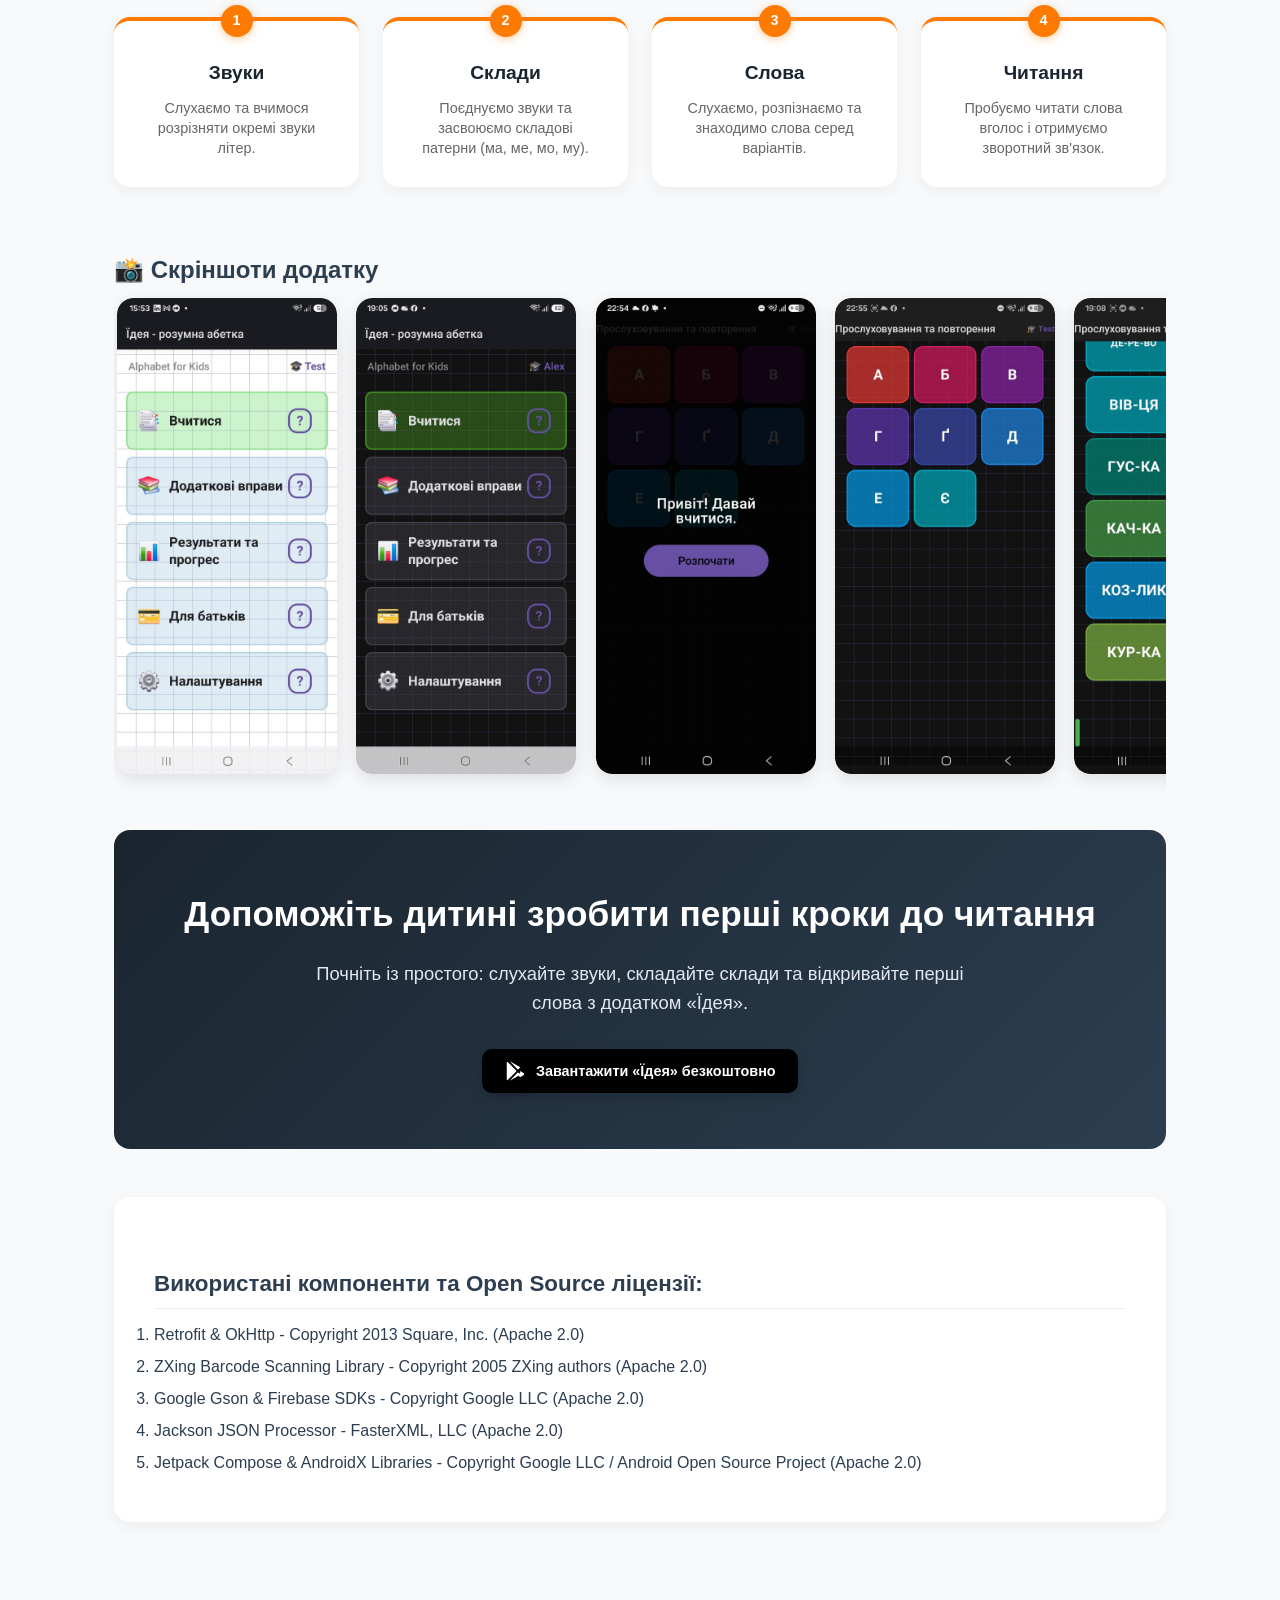
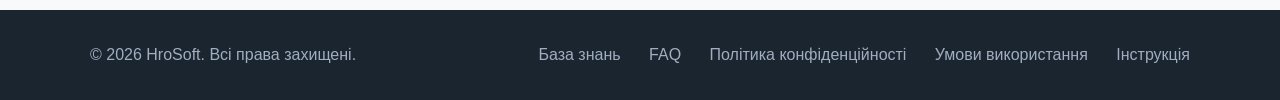
==== commit 2324ddbf: "add 2 videos" ====
--- a/apps/alphabet-for-kids.html
+++ b/apps/alphabet-for-kids.html
@@ -150,8 +150,6 @@
                                     allow="accelerometer; autoplay; clipboard-write; encrypted-media; gyroscope; picture-in-picture; web-share"
                                     allowfullscreen>
                             </iframe>
-                            <!-- <iframe width="560" height="315" src="https://www.youtube.com/embed/WkoJy_MxVmI?si=gVnoePYYge-bWXVt" title="YouTube video player" frameborder="0" allow="accelerometer; autoplay; clipboard-write; encrypted-media; gyroscope; picture-in-picture; web-share" referrerpolicy="strict-origin-when-cross-origin" allowfullscreen>
-                            </iframe> -->
                         </div>
                         <h3 data-lang="uk" style="margin-top: 1rem; margin-bottom: 0.5rem; color: #1a252f;">Результат: читання в дії</h3>
                         <h3 data-lang="en" style="margin-top: 1rem; margin-bottom: 0.5rem; color: #1a252f;">Result: Reading in Action</h3>
@@ -161,9 +159,17 @@
 
                     <!-- Slide 2 -->
                     <div class="carousel-slide">
-                        <div class="video-placeholder-wrapper">
+                        <!--<div class="video-placeholder-wrapper">
                             <img src="../img/alphabet-for-kids_app-scr-02.jpg" alt="Вивчаємо звуки">
                             <div class="play-overlay-button">▶</div>
+                        </div>-->
+                        <div style="position: relative; width: 100%; max-width: 280px; margin: 0 auto; aspect-ratio: 9/16; border-radius: 16px; overflow: hidden; box-shadow: 0 8px 24px rgba(0,0,0,0.12);">
+                            <iframe src="https://www.youtube.com/embed/7KnDpwwstoU"
+                                    title="Вивчаємо звуки"
+                                    style="position: absolute; top: 0; left: 0; width: 100%; height: 100%; border: 0;"
+                                    allow="accelerometer; autoplay; clipboard-write; encrypted-media; gyroscope; picture-in-picture; web-share"
+                                    allowfullscreen>
+                            </iframe>
                         </div>
                         <h3 data-lang="uk" style="margin-bottom: 0.5rem; color: #1a252f;">Відео 1. Вивчаємо звуки</h3>
                         <h3 data-lang="en" style="margin-bottom: 0.5rem; color: #1a252f;">Video 1. Learning Sounds</h3>
@@ -173,9 +179,17 @@
 
                     <!-- Slide 3 -->
                     <div class="carousel-slide">
-                        <div class="video-placeholder-wrapper">
+                        <!--<div class="video-placeholder-wrapper">
                             <img src="../img/alphabet-for-kids_app-scr-03.jpg" alt="Складаємо склади">
                             <div class="play-overlay-button">▶</div>
+                        </div>-->
+                        <div style="position: relative; width: 100%; max-width: 280px; margin: 0 auto; aspect-ratio: 9/16; border-radius: 16px; overflow: hidden; box-shadow: 0 8px 24px rgba(0,0,0,0.12);">
+                            <iframe src="https://www.youtube.com/embed/AdRL3ywaBfQ"
+                                    title="Вивчаємо звуки"
+                                    style="position: absolute; top: 0; left: 0; width: 100%; height: 100%; border: 0;"
+                                    allow="accelerometer; autoplay; clipboard-write; encrypted-media; gyroscope; picture-in-picture; web-share"
+                                    allowfullscreen>
+                            </iframe>
                         </div>
                         <h3 data-lang="uk" style="margin-bottom: 0.5rem; color: #1a252f;">Відео 2. Складаємо склади</h3>
                         <h3 data-lang="en" style="margin-bottom: 0.5rem; color: #1a252f;">Video 2. Building Syllables</h3>
@@ -184,7 +198,7 @@
                     </div>
 
                     <!-- Slide 4 -->
-                    <div class="carousel-slide">
+                    <!--<div class="carousel-slide">
                         <div class="video-placeholder-wrapper">
                             <img src="../img/alphabet-for-kids_app-scr-04.jpg" alt="Вчимося розпізнавати слова">
                             <div class="play-overlay-button">▶</div>
@@ -193,7 +207,7 @@
                         <h3 data-lang="en" style="margin-bottom: 0.5rem; color: #1a252f;">Video 3. Word Recognition</h3>
                         <p class="slide-caption" data-lang="uk">«Вчимося впізнавати слова на слух і пов'язувати звучання з написанням».</p>
                         <p class="slide-caption" data-lang="en">"Learn to recognize words by ear and link pronunciation directly with writing."</p>
-                    </div>
+                    </div>-->
 
                 </div>
 
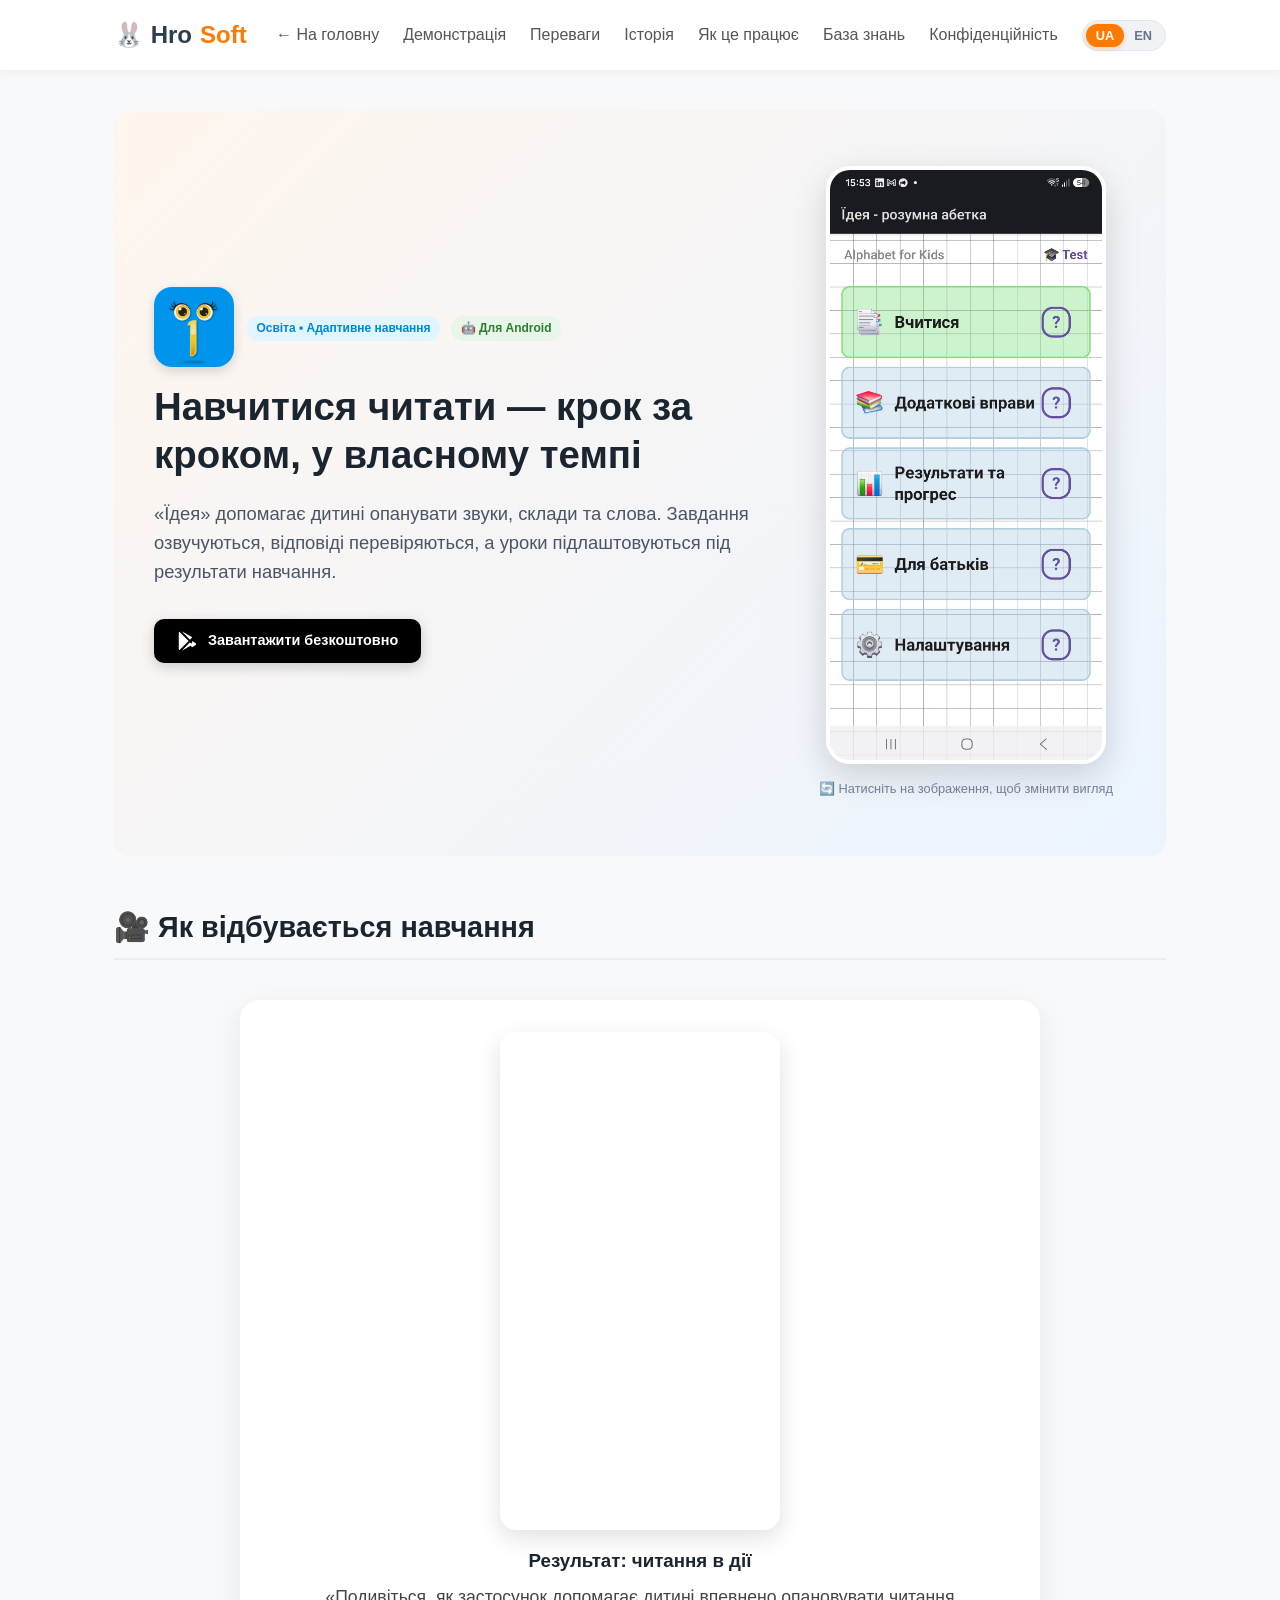
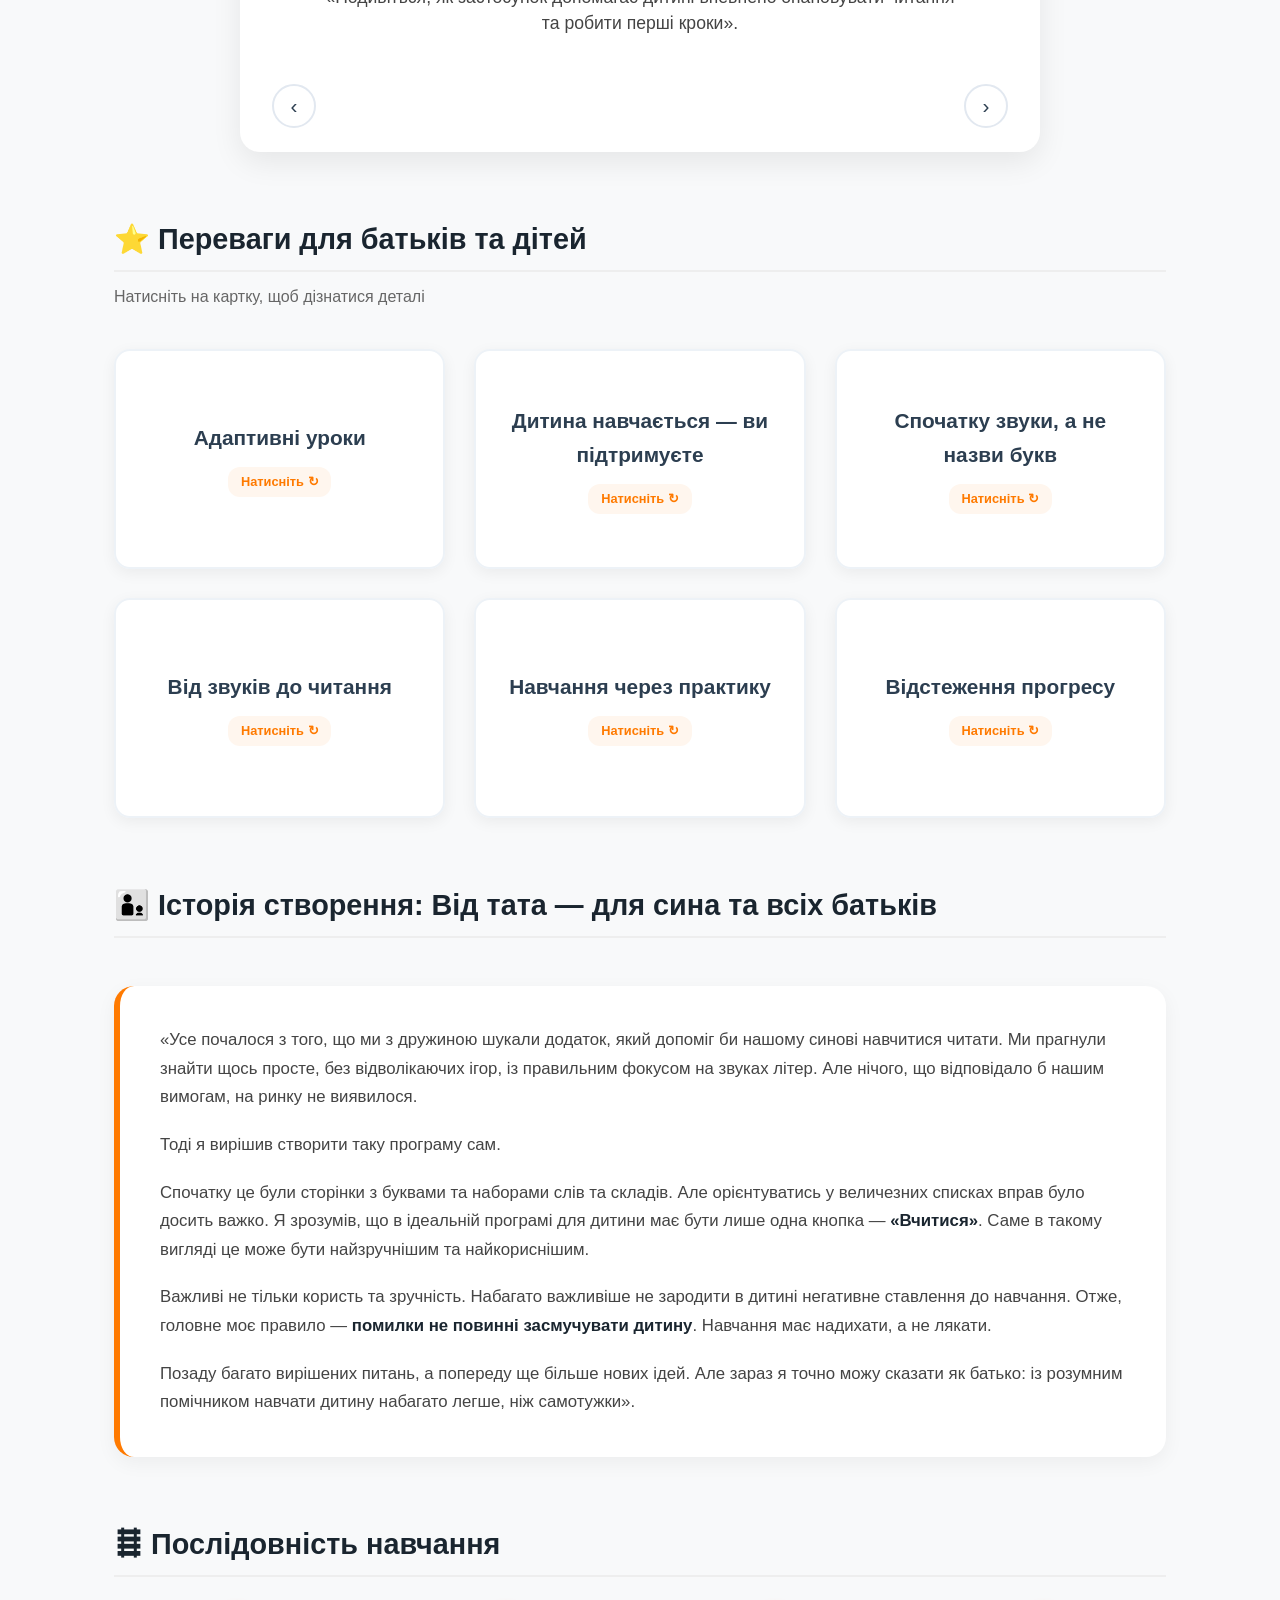
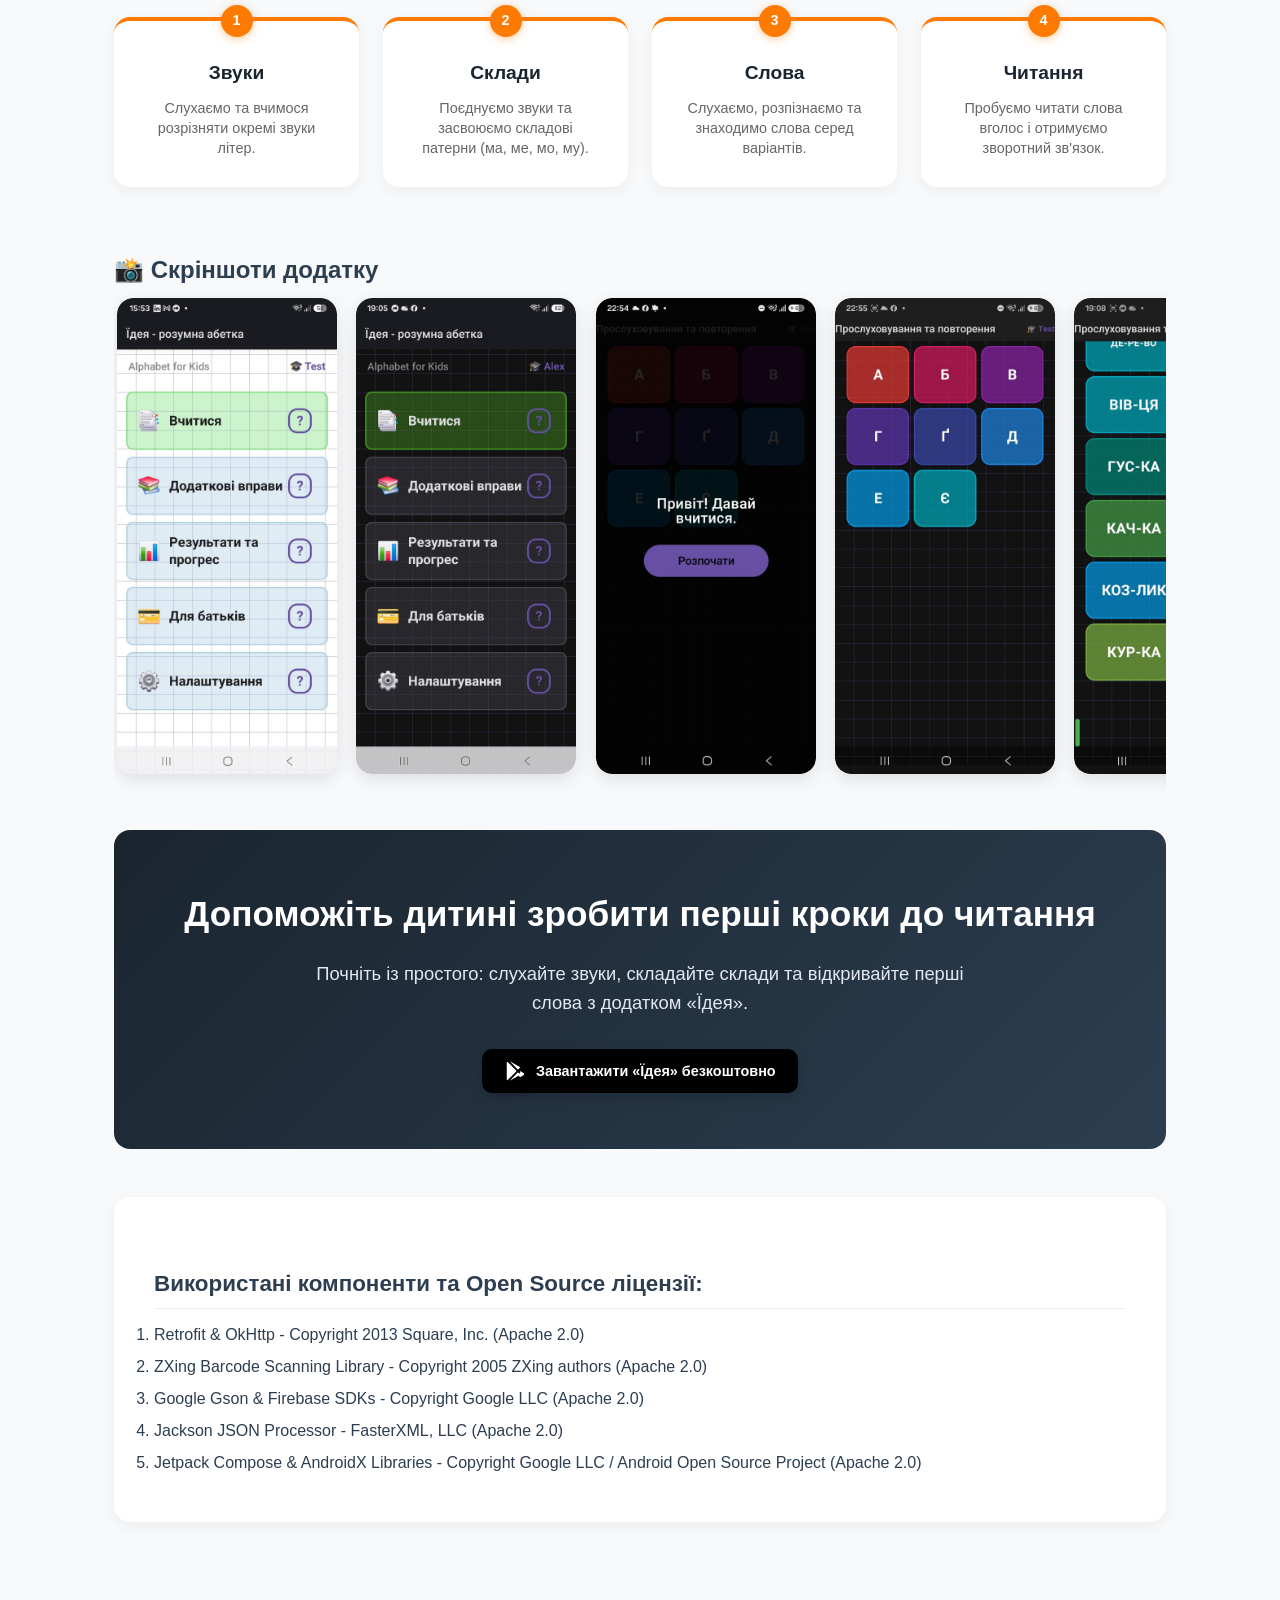
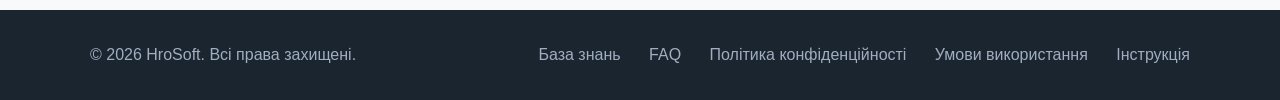
==== commit 4734f2b3: "upd" ====
--- a/apps/alphabet-for-kids.html
+++ b/apps/alphabet-for-kids.html
@@ -5,6 +5,7 @@
     <meta name="viewport" content="width=device-width, initial-scale=1.0">
     <title>Їдея — розумна абетка | Навчитися читати крок за кроком</title>
     <meta name="description" content="Розумний додаток для навчання дітей читанню українською мовою через звуки, склади та слова. Адаптивні уроки та перевірка знань.">
+    <link rel="canonical" href="https://hrosoft.com.ua/apps/alphabet-for-kids.html">
     <link rel="stylesheet" href="../css/style.css">
     <!-- Google Tag Manager / Analytics -->
     <script async src="https://www.googletagmanager.com/gtm.js?id=GTM-NR4KRRZS"></script>
@@ -115,6 +116,7 @@
                             Download for Free
                         </a>
                     </div>
+                    <div class="app-update-info" data-update-app="alphabet-for-kids" style="margin-top: 1rem; font-size: 0.85rem; color: #64748b;"></div>
                 </div>
 
                 <div style="flex: 0 0 320px; max-width: 100%; text-align: center;">
@@ -171,8 +173,8 @@
                                     allowfullscreen>
                             </iframe>
                         </div>
-                        <h3 data-lang="uk" style="margin-bottom: 0.5rem; color: #1a252f;">Відео 1. Вивчаємо звуки</h3>
-                        <h3 data-lang="en" style="margin-bottom: 0.5rem; color: #1a252f;">Video 1. Learning Sounds</h3>
+                        <h3 data-lang="uk" style="margin-bottom: 0.5rem; color: #1a252f;">Вивчаємо звуки</h3>
+                        <h3 data-lang="en" style="margin-bottom: 0.5rem; color: #1a252f;">Learning Sounds</h3>
                         <p class="slide-caption" data-lang="uk">«Починаємо зі звуків, а не назв букв. Так дитині легше навчитися поєднувати їх у склади».</p>
                         <p class="slide-caption" data-lang="en">"We start with sounds rather than letter names, making it natural for children to blend sounds into syllables."</p>
                     </div>
@@ -191,8 +193,8 @@
                                     allowfullscreen>
                             </iframe>
                         </div>
-                        <h3 data-lang="uk" style="margin-bottom: 0.5rem; color: #1a252f;">Відео 2. Складаємо склади</h3>
-                        <h3 data-lang="en" style="margin-bottom: 0.5rem; color: #1a252f;">Video 2. Building Syllables</h3>
+                        <h3 data-lang="uk" style="margin-bottom: 0.5rem; color: #1a252f;">Складаємо склади</h3>
+                        <h3 data-lang="en" style="margin-bottom: 0.5rem; color: #1a252f;">Building Syllables</h3>
                         <p class="slide-caption" data-lang="uk">«Від окремих звуків до складів. Слухаємо, розпізнаємо та поступово вчимося читати».</p>
                         <p class="slide-caption" data-lang="en">"From individual sounds to syllables. Listen, recognize, and step by step master reading."</p>
                     </div>
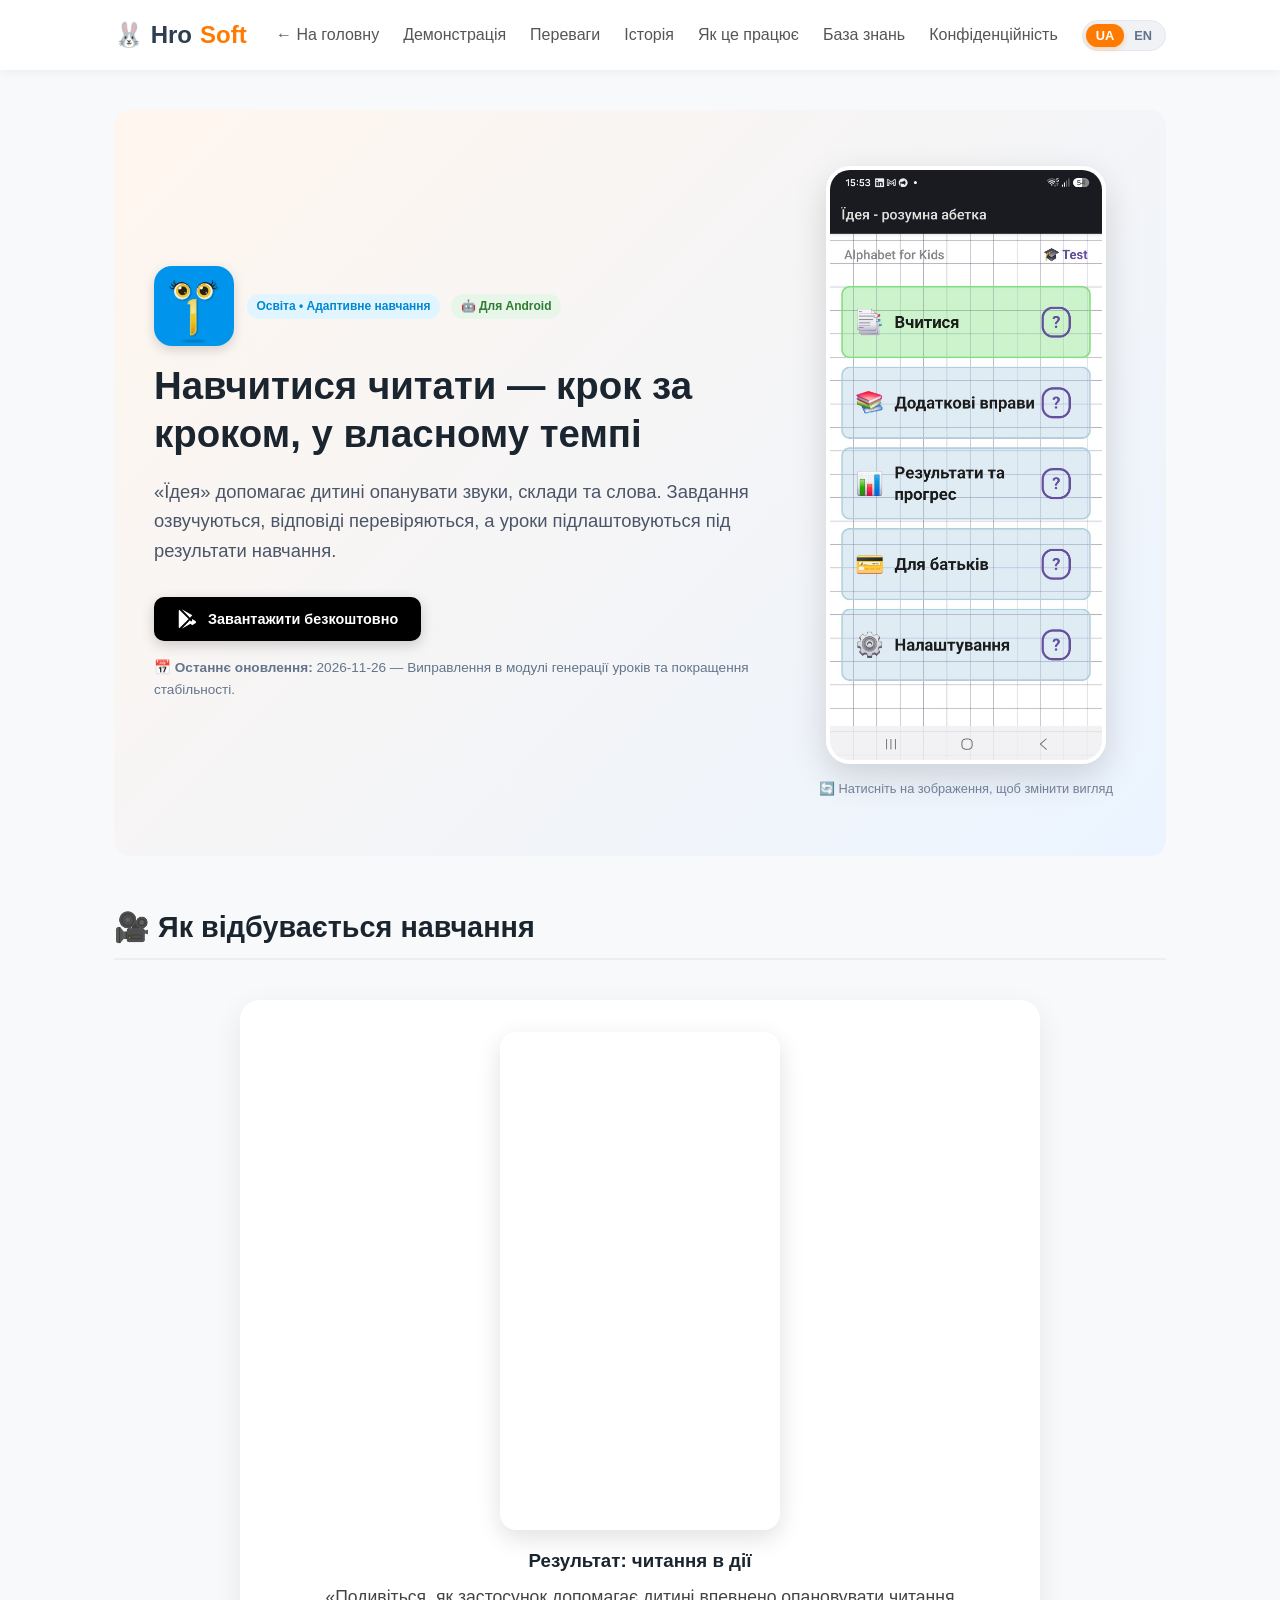
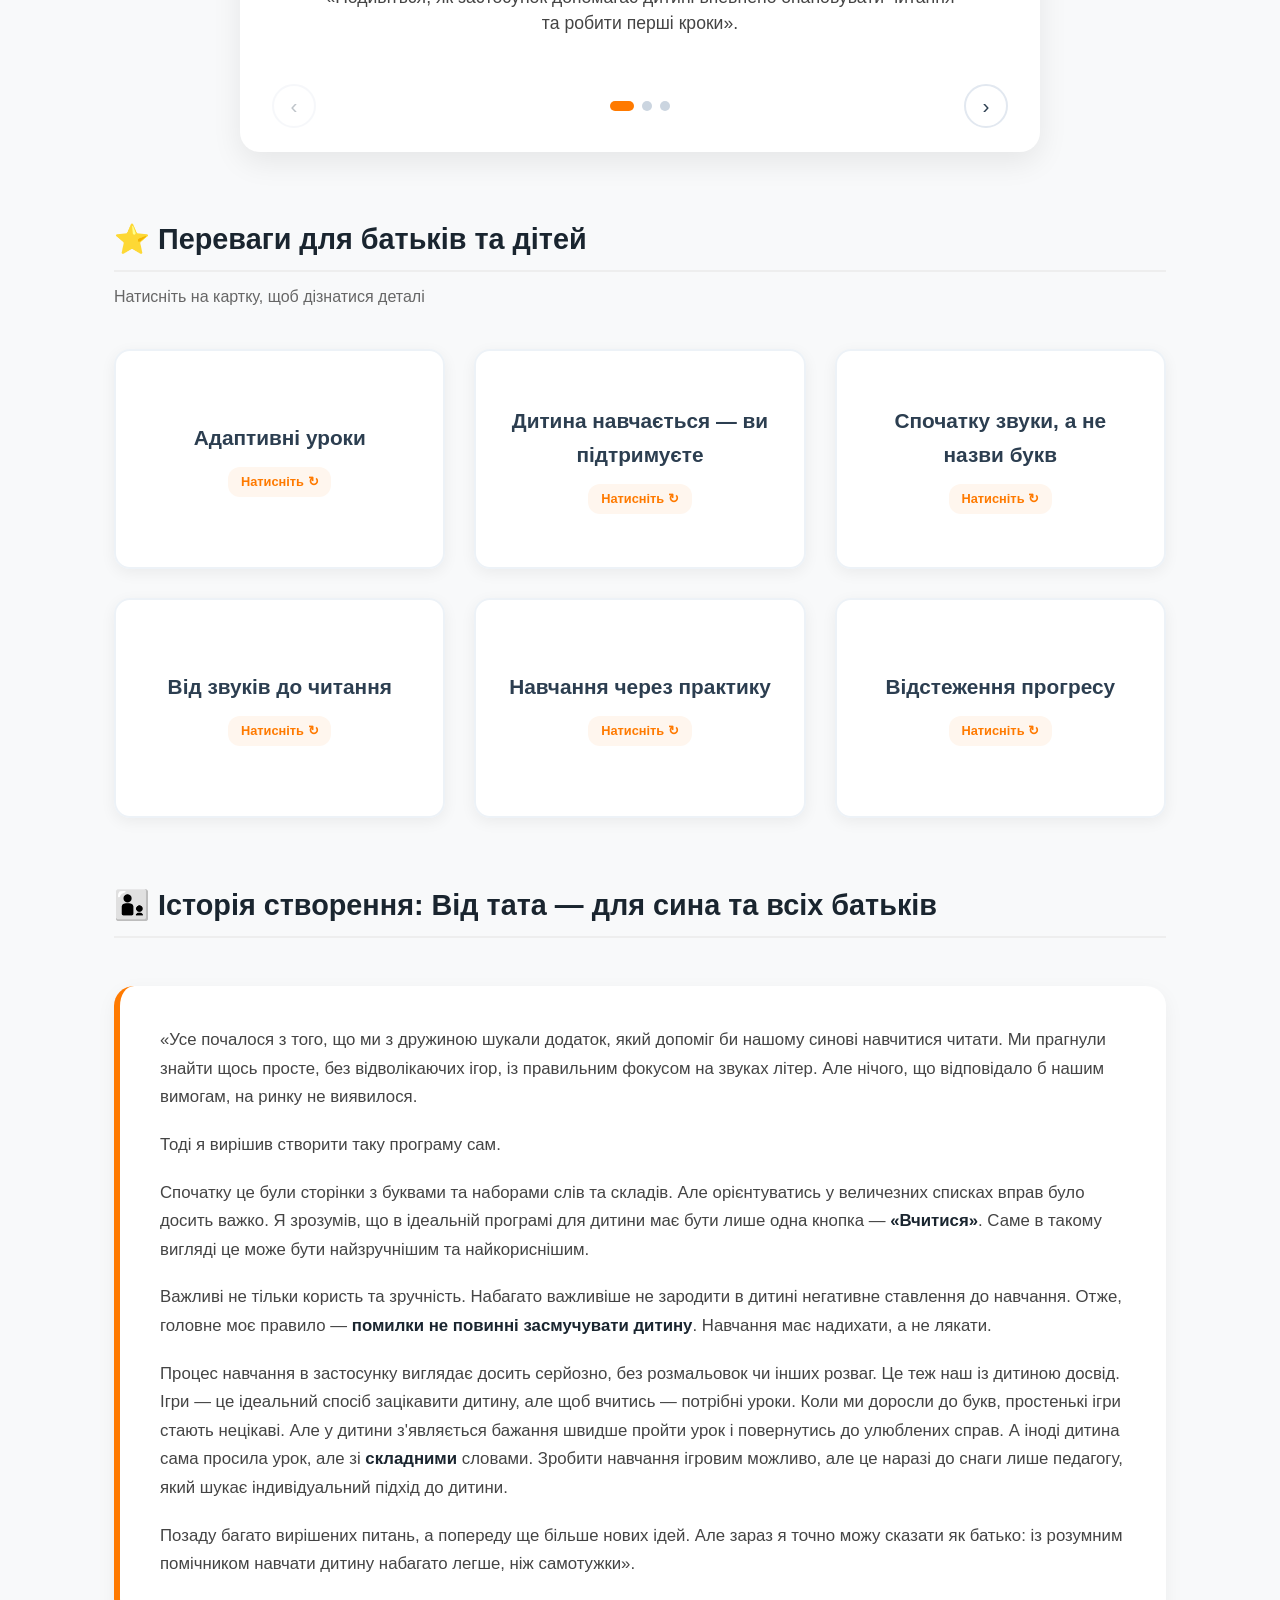
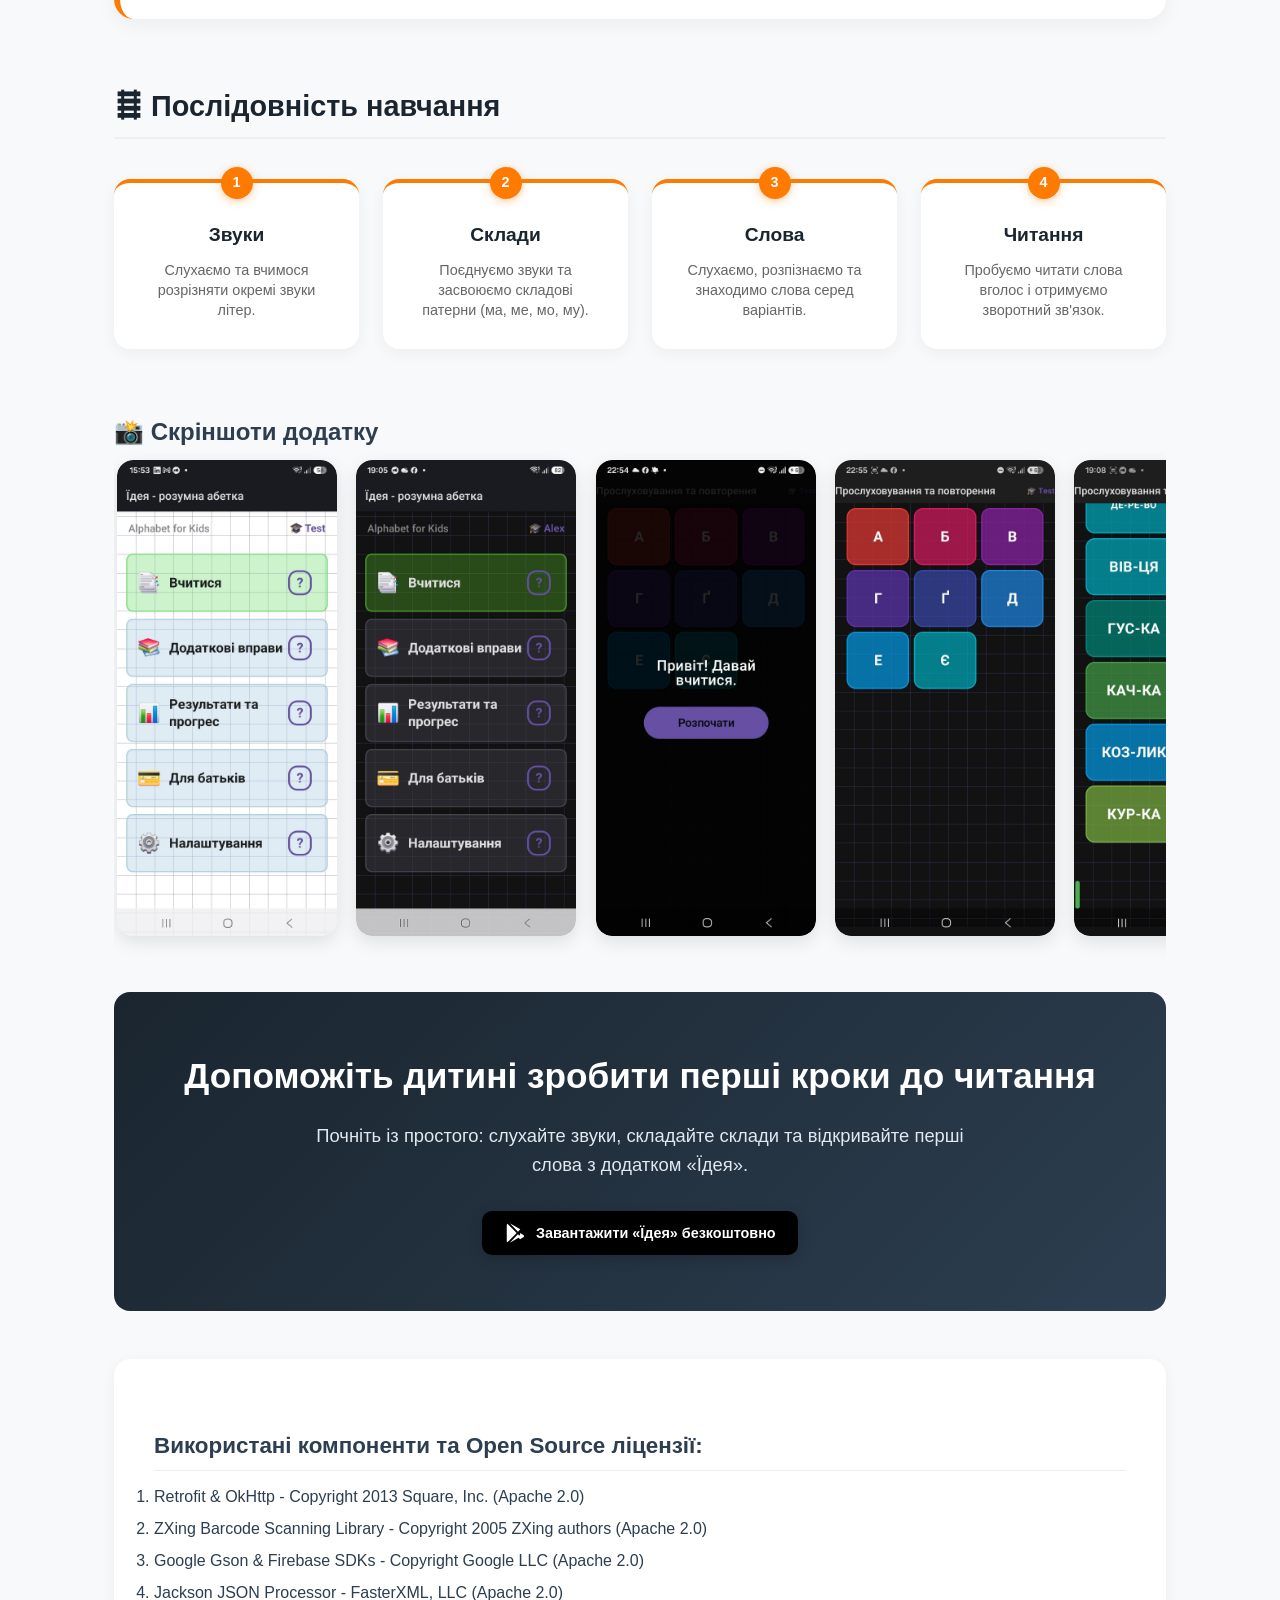
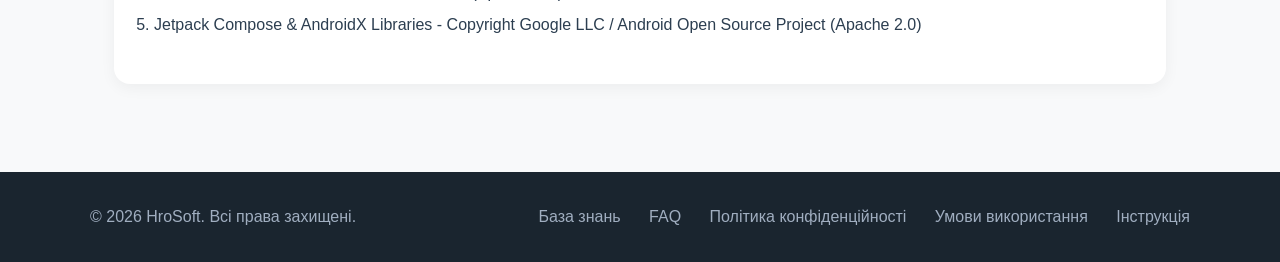
==== commit 0bc292ae: "adding some text" ====
--- a/apps/alphabet-for-kids.html
+++ b/apps/alphabet-for-kids.html
@@ -355,6 +355,9 @@
                         Важливі не тільки користь та зручність. Набагато важливіше не зародити в дитині негативне ставлення до навчання. Отже, головне моє правило — <strong>помилки не повинні засмучувати дитину</strong>. Навчання має надихати, а не лякати.
                     </p>
                     <p>
+                        Процес навчання в застосунку виглядає досить серйозно, без розмальовок чи інших розваг. Це теж наш із дитиною досвід. Ігри — це ідеальний спосіб зацікавити дитину, але щоб вчитись — потрібні уроки. Коли ми доросли до букв, простенькі ігри стають нецікаві. Але у дитини з'являється бажання швидше пройти урок і повернутись до улюблених справ. А іноді дитина сама просила урок, але зі <strong>складними</strong> словами. Зробити навчання ігровим можливо, але це наразі до снаги лише педагогу, який шукає індивідуальний підхід до дитини.
+                    </p>
+                    <p>
                         Позаду багато вирішених питань, а попереду ще більше нових ідей. Але зараз я точно можу сказати як батько: із розумним помічником навчати дитину набагато легше, ніж самотужки».
                     </p>
                 </div>
@@ -371,6 +374,9 @@
                     </p>
                     <p>
                         But utility and convenience aren't the only things that matter. It is far more vital to prevent a child from forming a negative attitude toward learning. Thus, my core rule became — <strong>mistakes should never discourage a child</strong>. Learning should inspire, not intimidate.
+                    </p>
+                    <p>
+                        The learning process in the app looks quite serious, without coloring pages or other distractions. This is also our personal experience with our child. Games are an ideal way to spark a child's interest, but actual learning requires structured lessons. When children grow up to letters, simple games become uninteresting. However, the child develops a desire to finish the lesson quickly and return to their favorite activities. Sometimes the child even asked for a lesson themselves, but with <strong>DIFFICULT</strong> words. Making learning purely gamified is possible, but currently that is only within the power of a dedicated teacher who looks for an individual approach to the child.
                     </p>
                     <p>
                         Many challenges have been solved, and many exciting ideas lie ahead. But today, as a father, I can confidently say: teaching a child with a smart assistant is so much easier than doing it all alone."
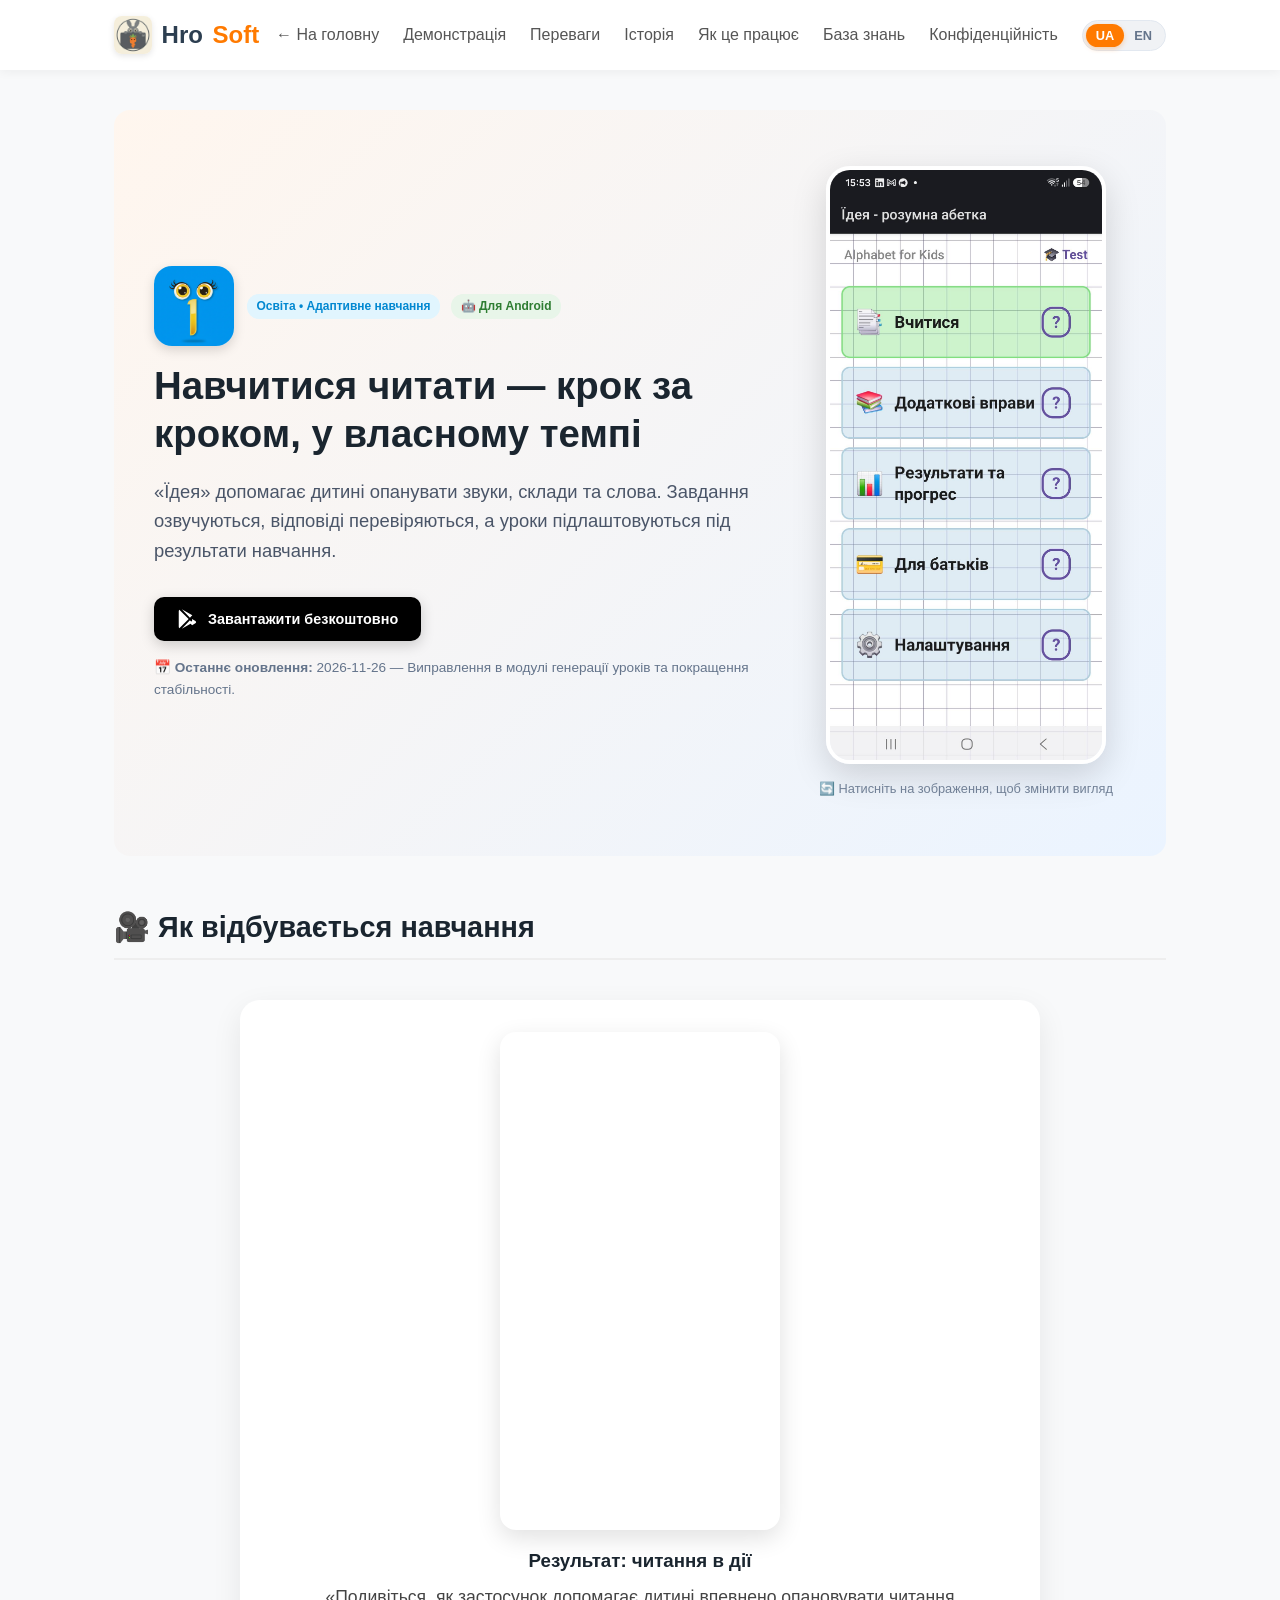
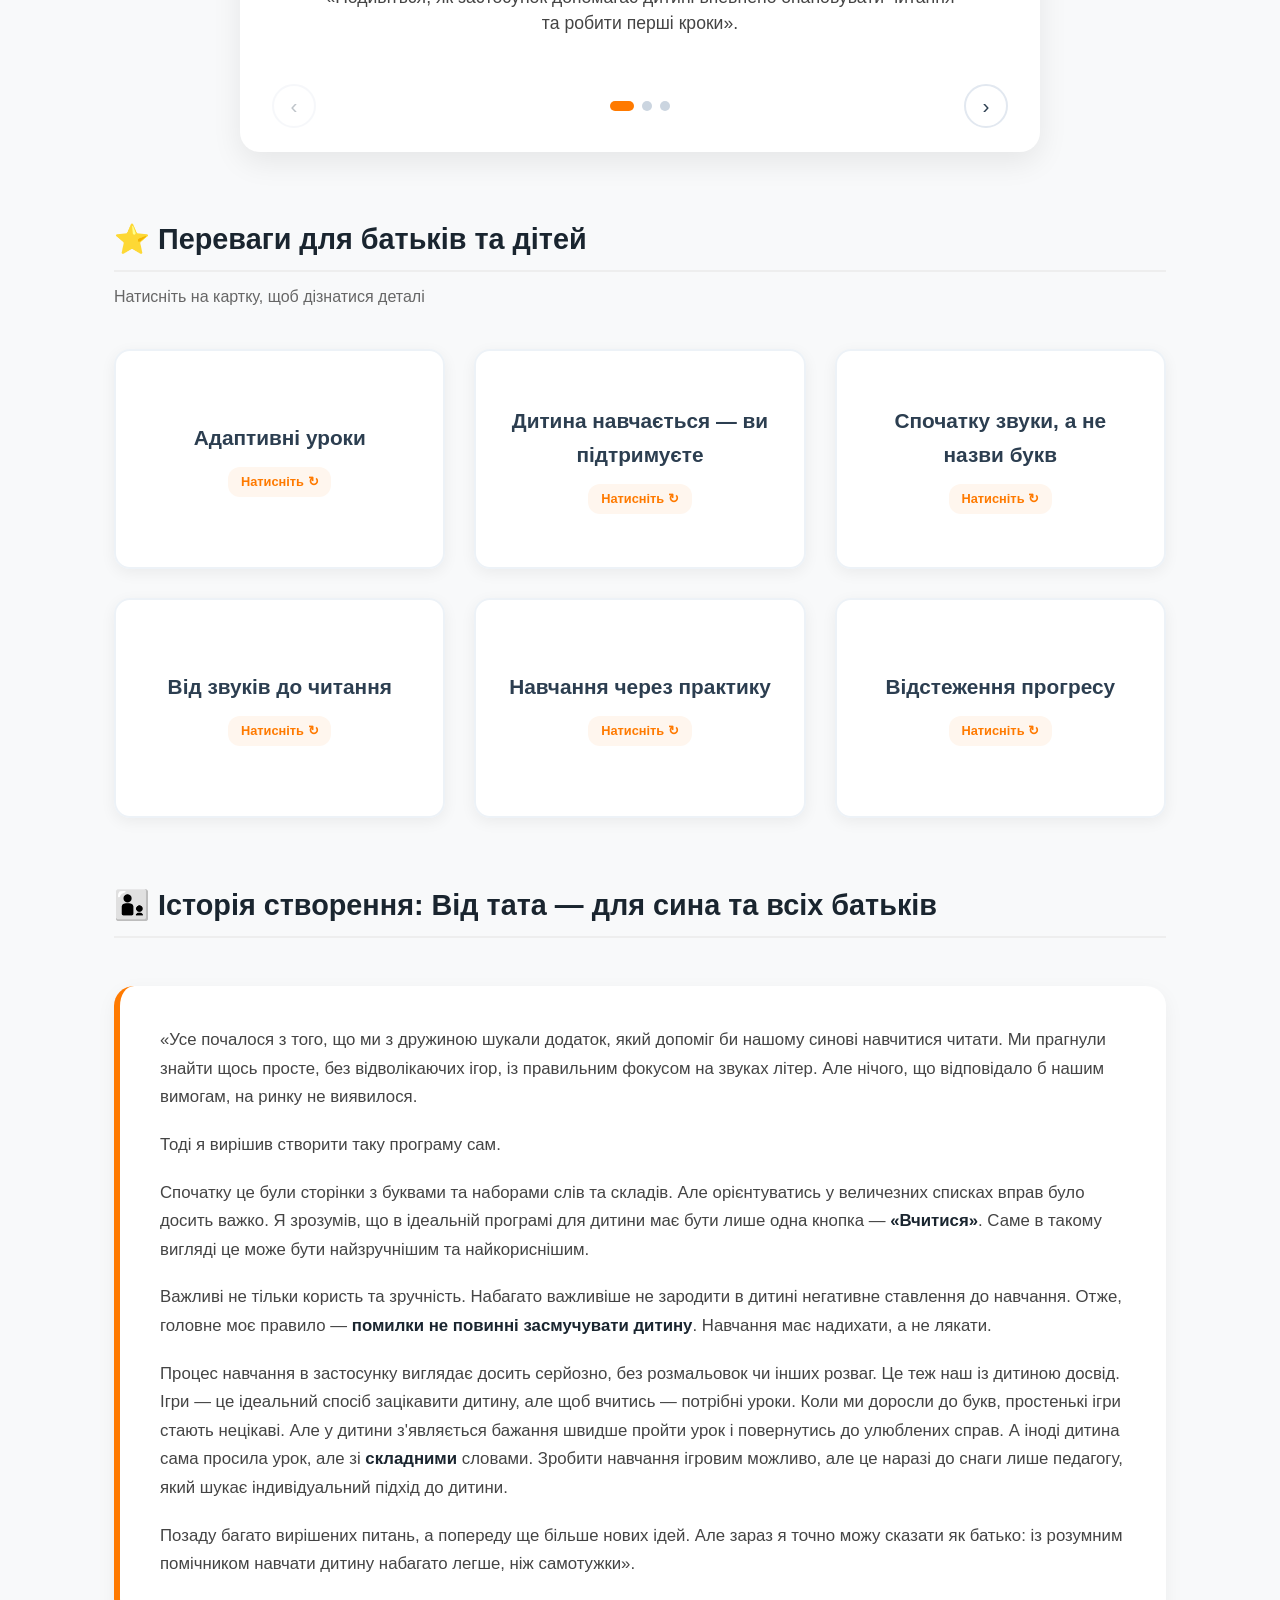
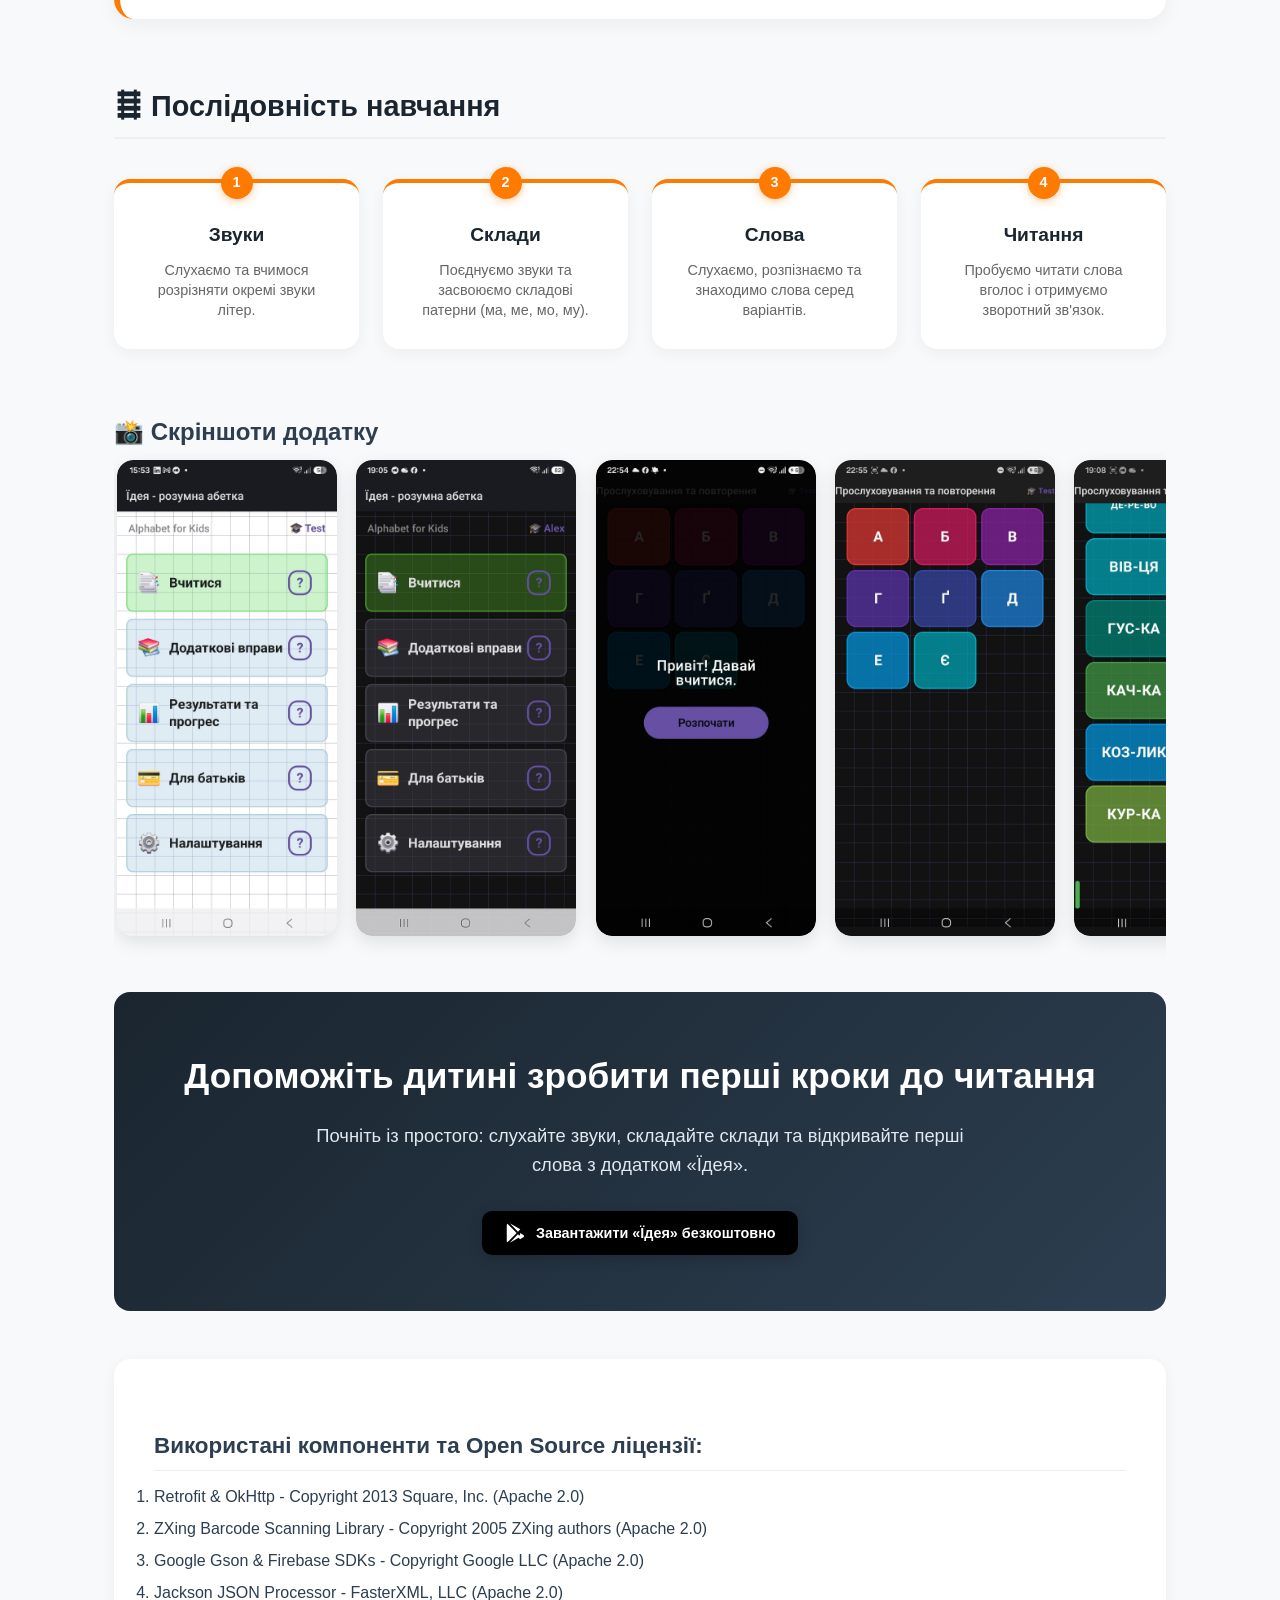
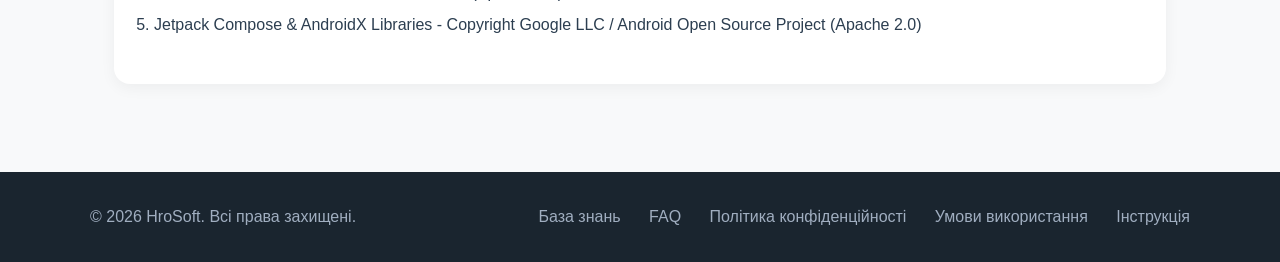
==== commit 57b4684e: "adding logo" ====
--- a/apps/alphabet-for-kids.html
+++ b/apps/alphabet-for-kids.html
@@ -49,7 +49,8 @@
     <header>
         <div class="nav-container">
             <a href="../index.html" class="logo">
-                🐰 Hro<span>Soft</span>
+                <img src="../img/hrosoft_logo.jpg" alt="HroSoft">
+                Hro<span>Soft</span>
             </a>
             <ul class="nav-links">
                 <li><a href="../index.html#apps" data-lang="uk">← На головну</a><a href="../index.html#apps" data-lang="en">← Home Page</a></li>
--- a/css/style.css
+++ b/css/style.css
@@ -50,7 +50,16 @@
     color: #2c3e50;
     display: flex;
     align-items: center;
-    gap: 0.5rem;
+    gap: 0.6rem;
+    text-decoration: none;
+}
+
+.logo img {
+    height: 38px;
+    width: 38px;
+    border-radius: 8px;
+    object-fit: cover;
+    box-shadow: 0 2px 6px rgba(0, 0, 0, 0.1);
 }
 
 .logo span {
